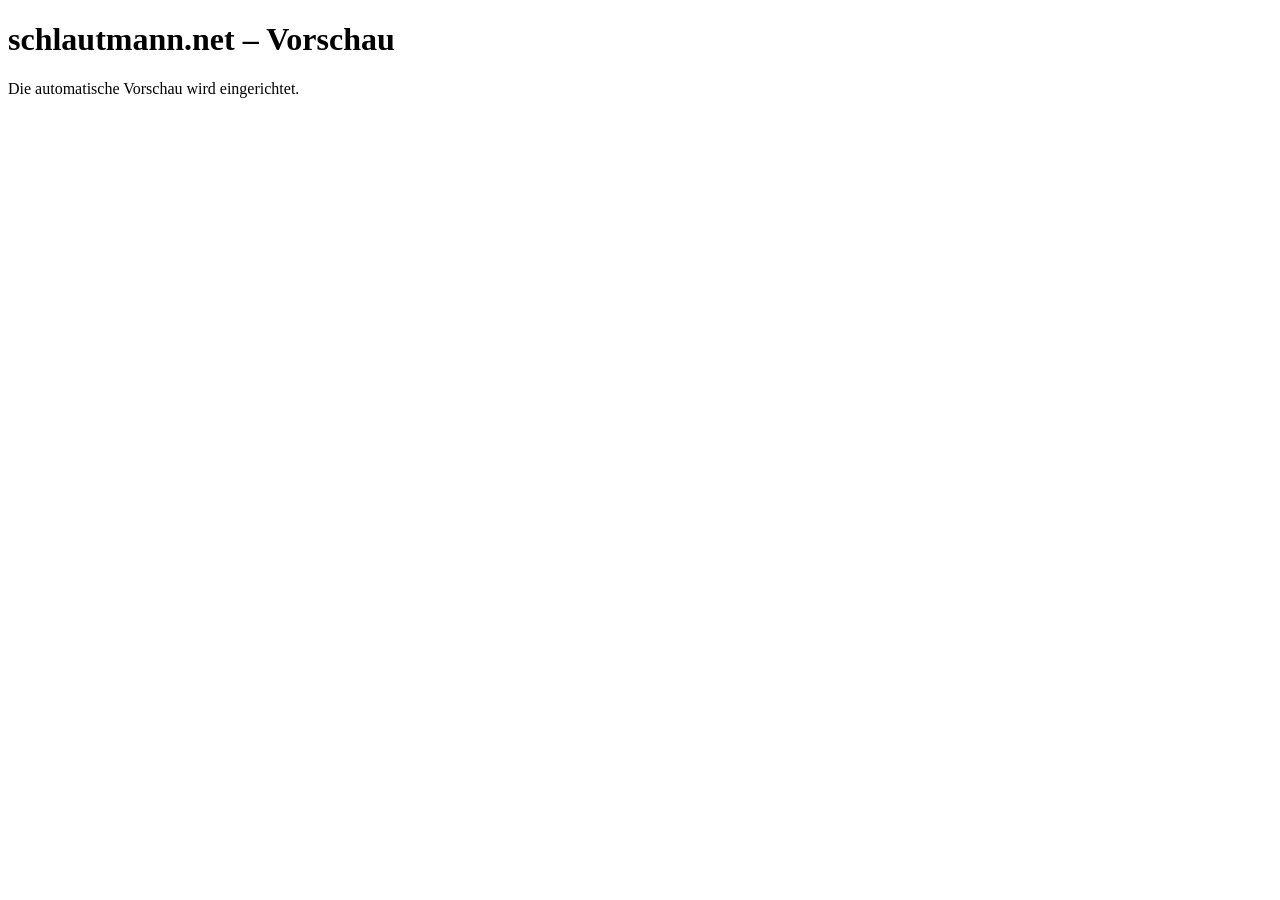
==== index.html @ 3579a6a1 "Initialize preview site" ====
<!doctype html>
<html lang="de">
<head>
  <meta charset="utf-8">
  <meta name="viewport" content="width=device-width,initial-scale=1">
  <meta name="robots" content="noindex,nofollow,noarchive">
  <title>schlautmann.net – Vorschau</title>
</head>
<body>
  <main>
    <h1>schlautmann.net – Vorschau</h1>
    <p>Die automatische Vorschau wird eingerichtet.</p>
  </main>
</body>
</html>
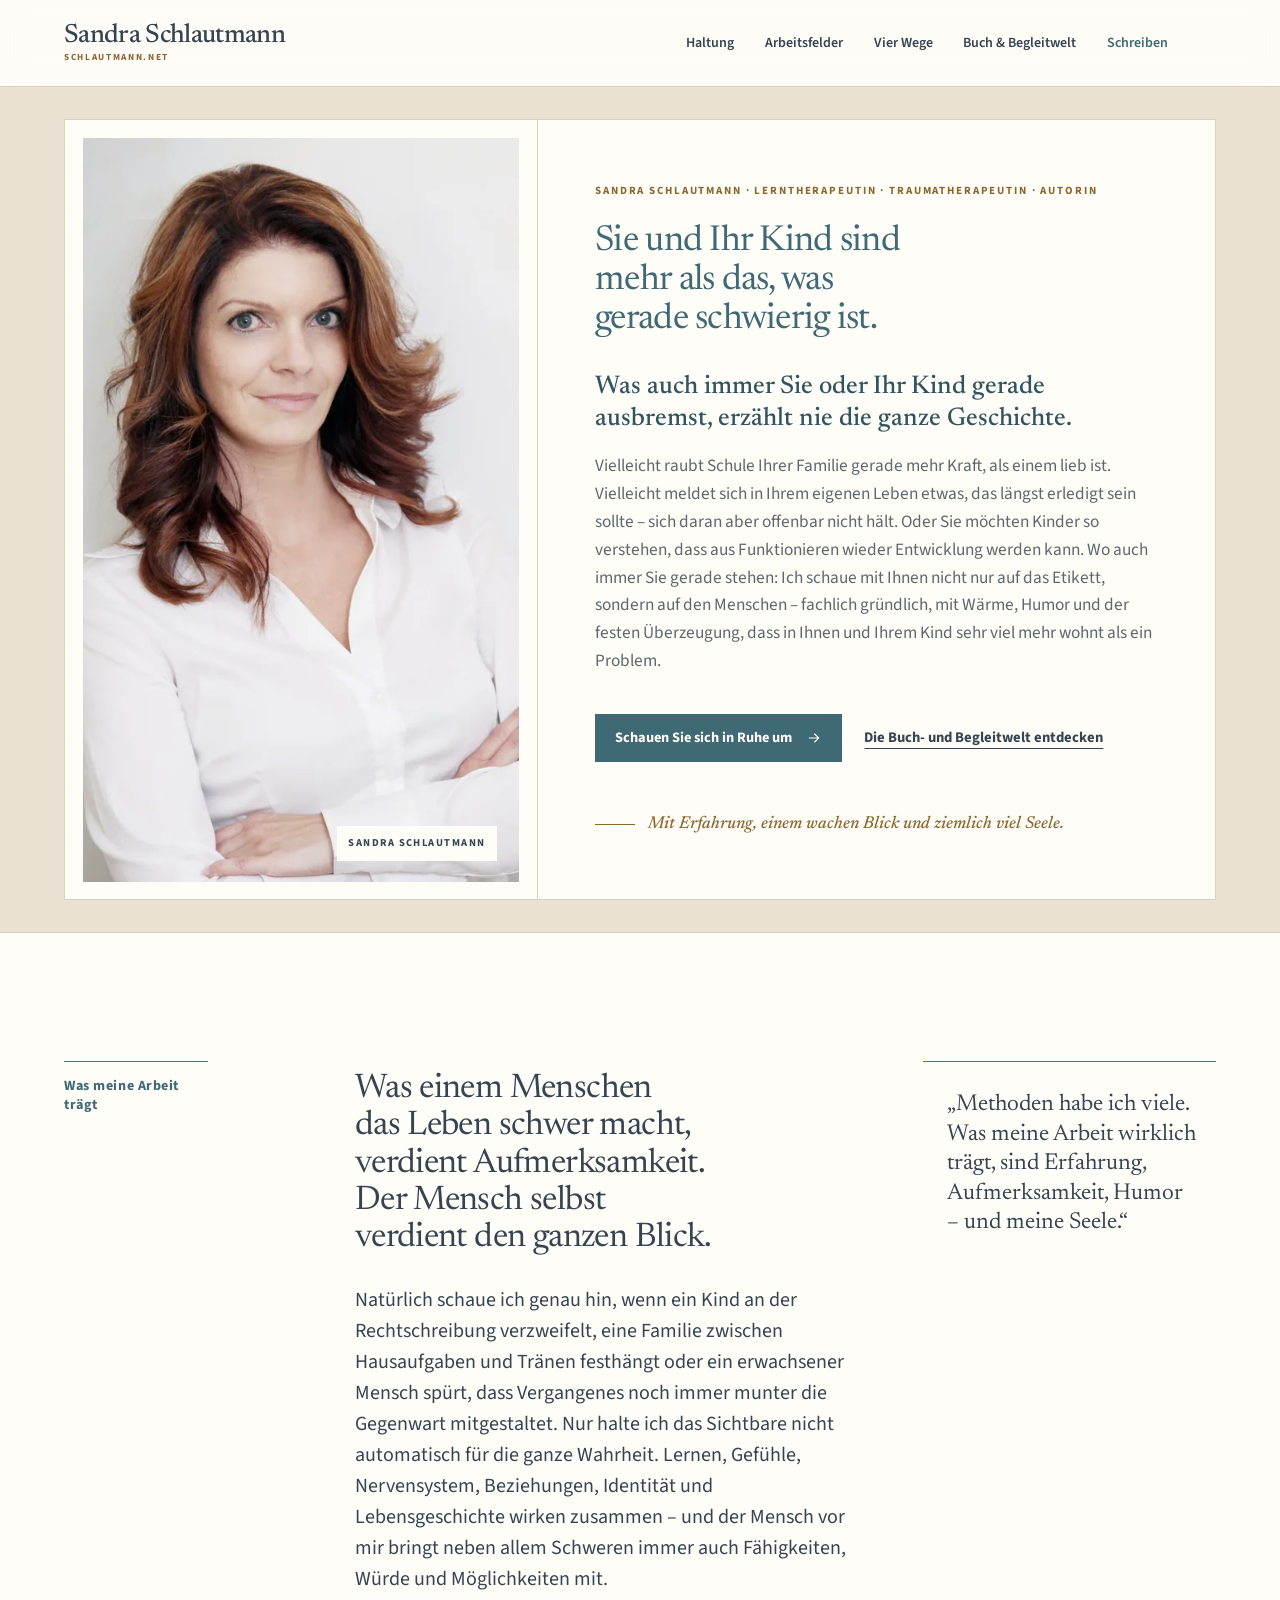
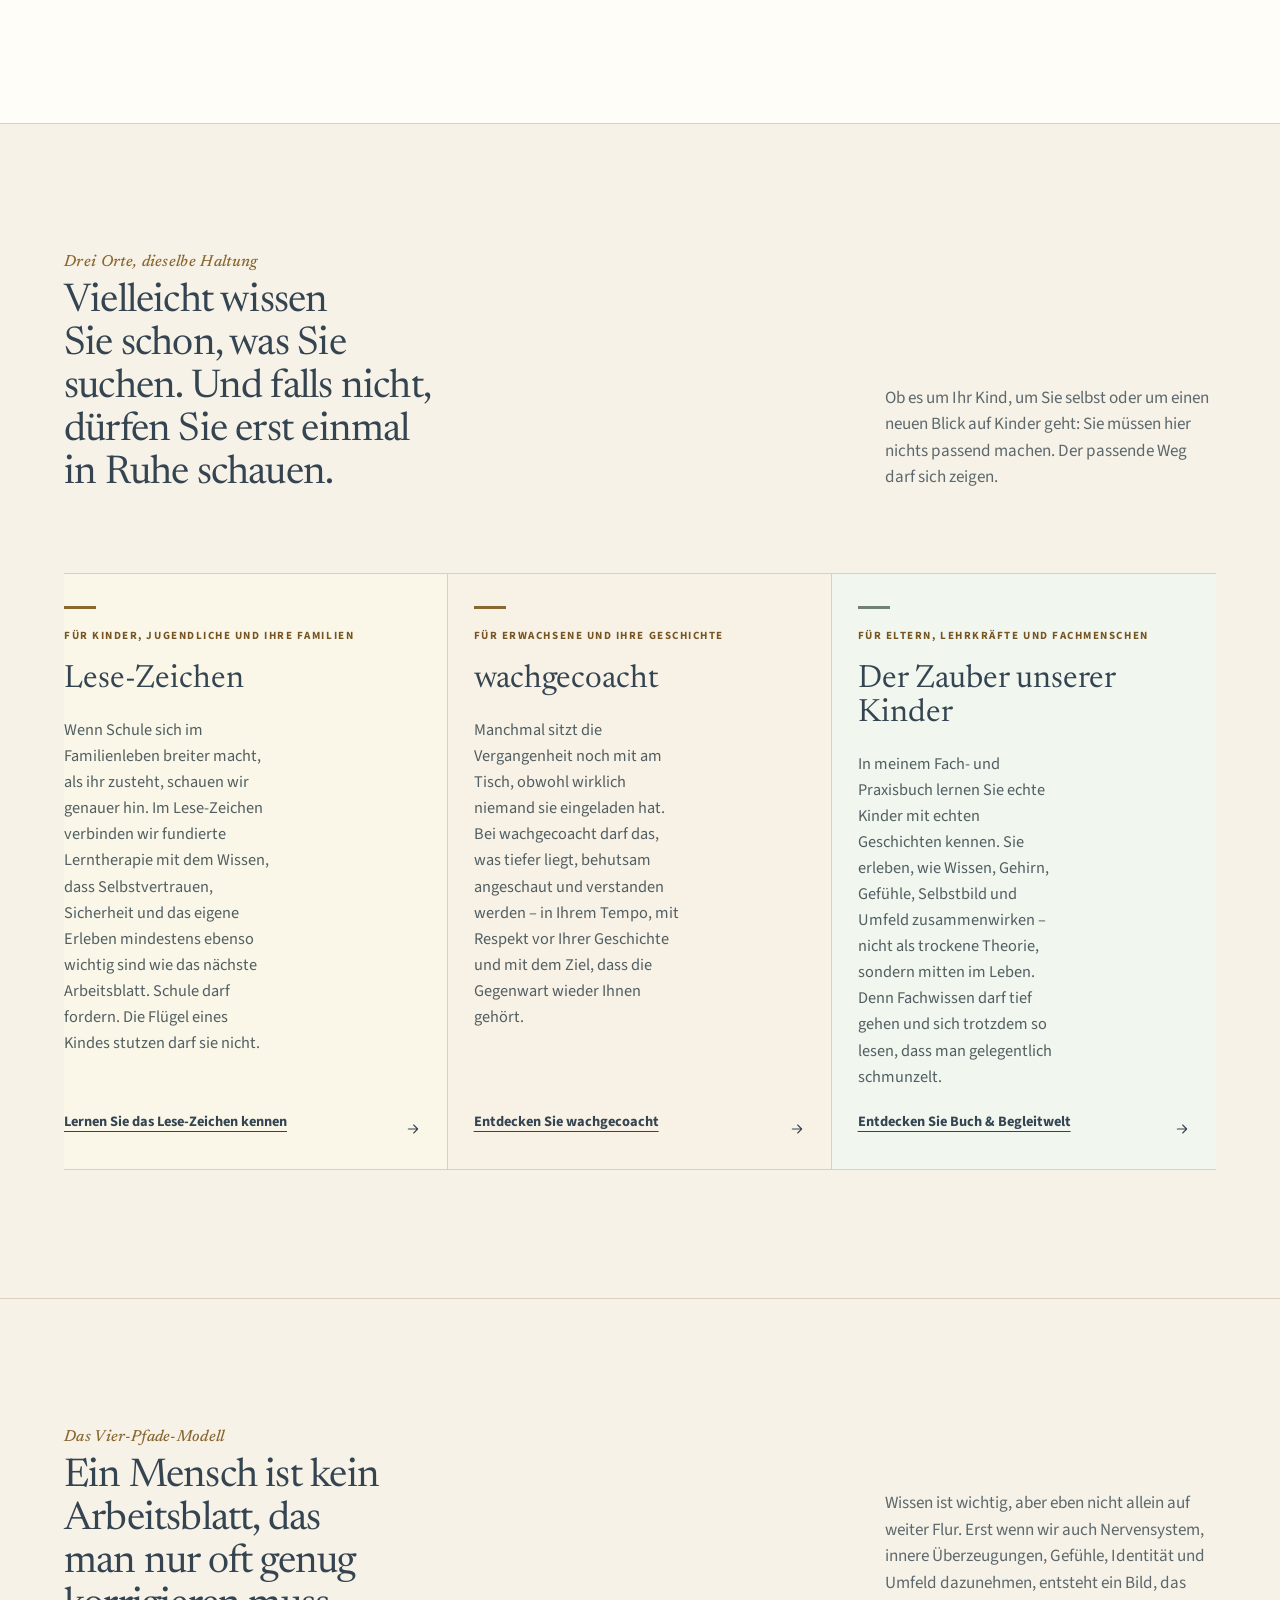
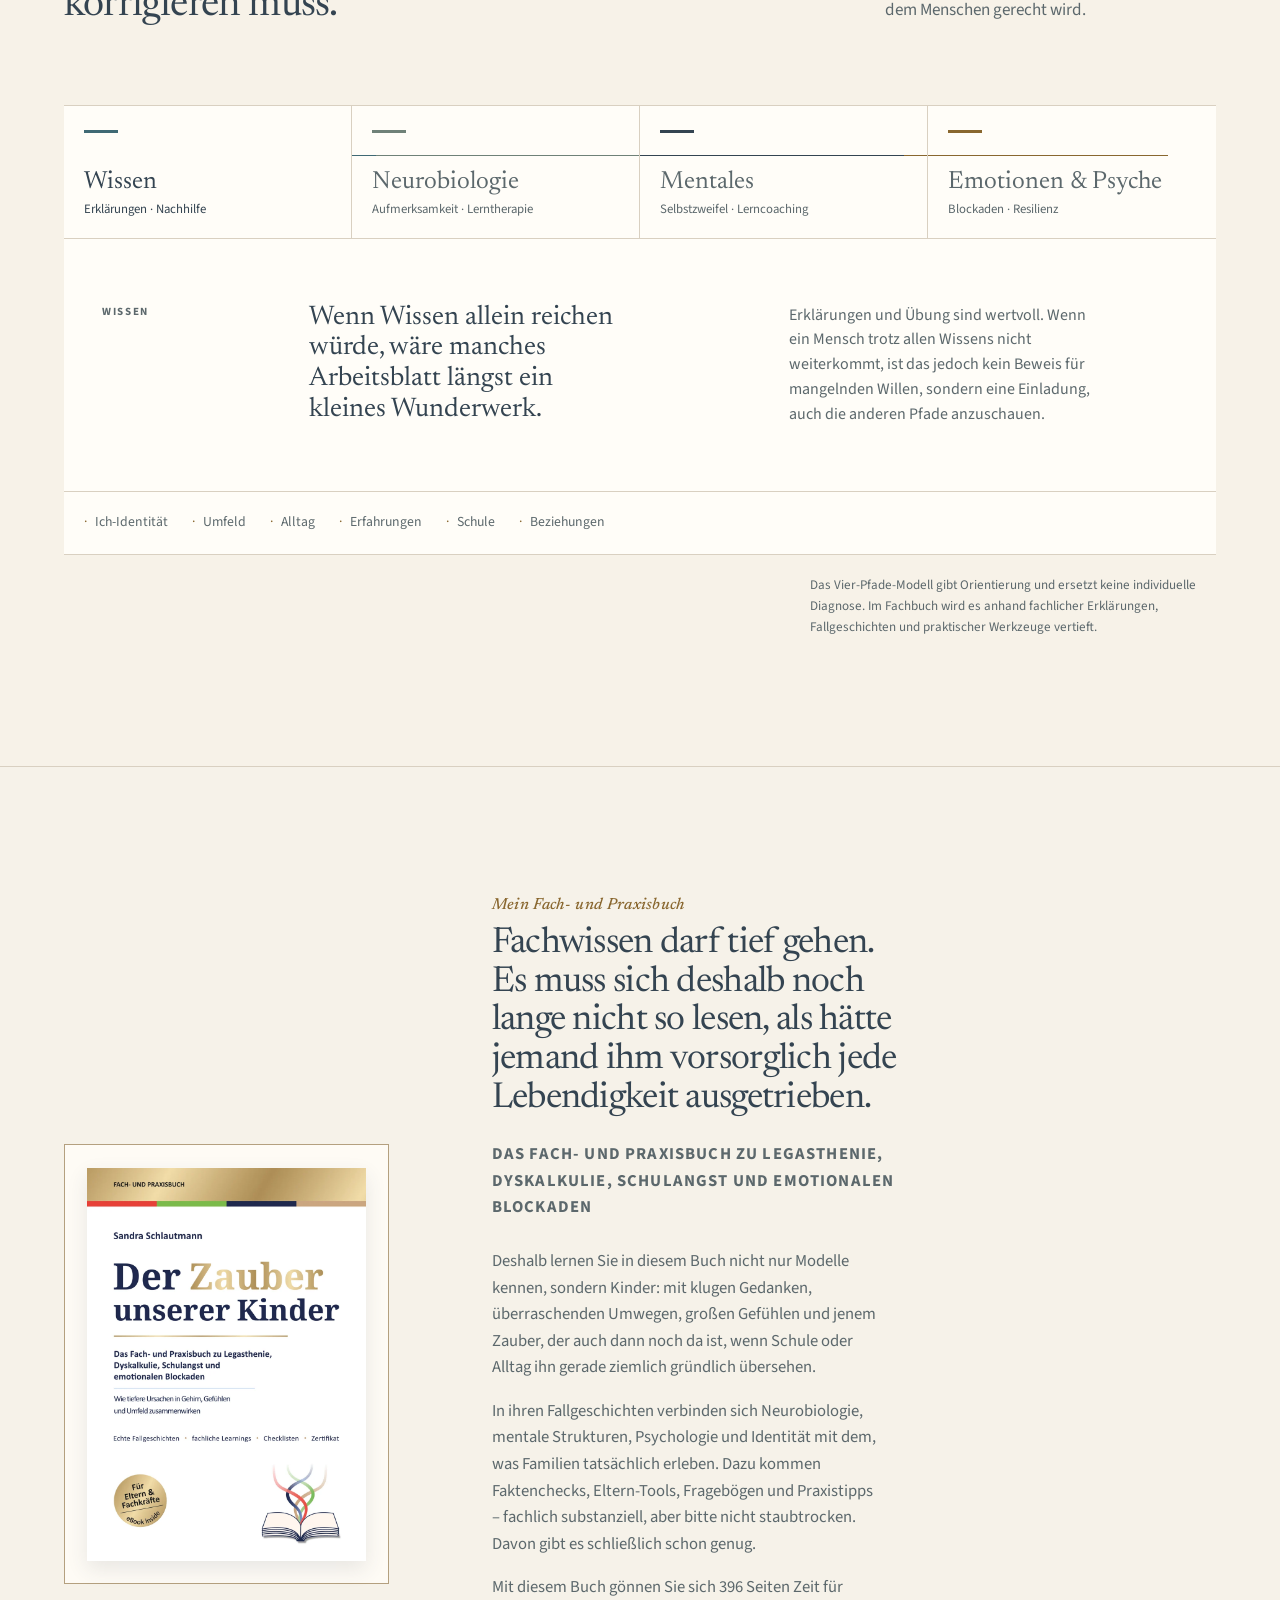
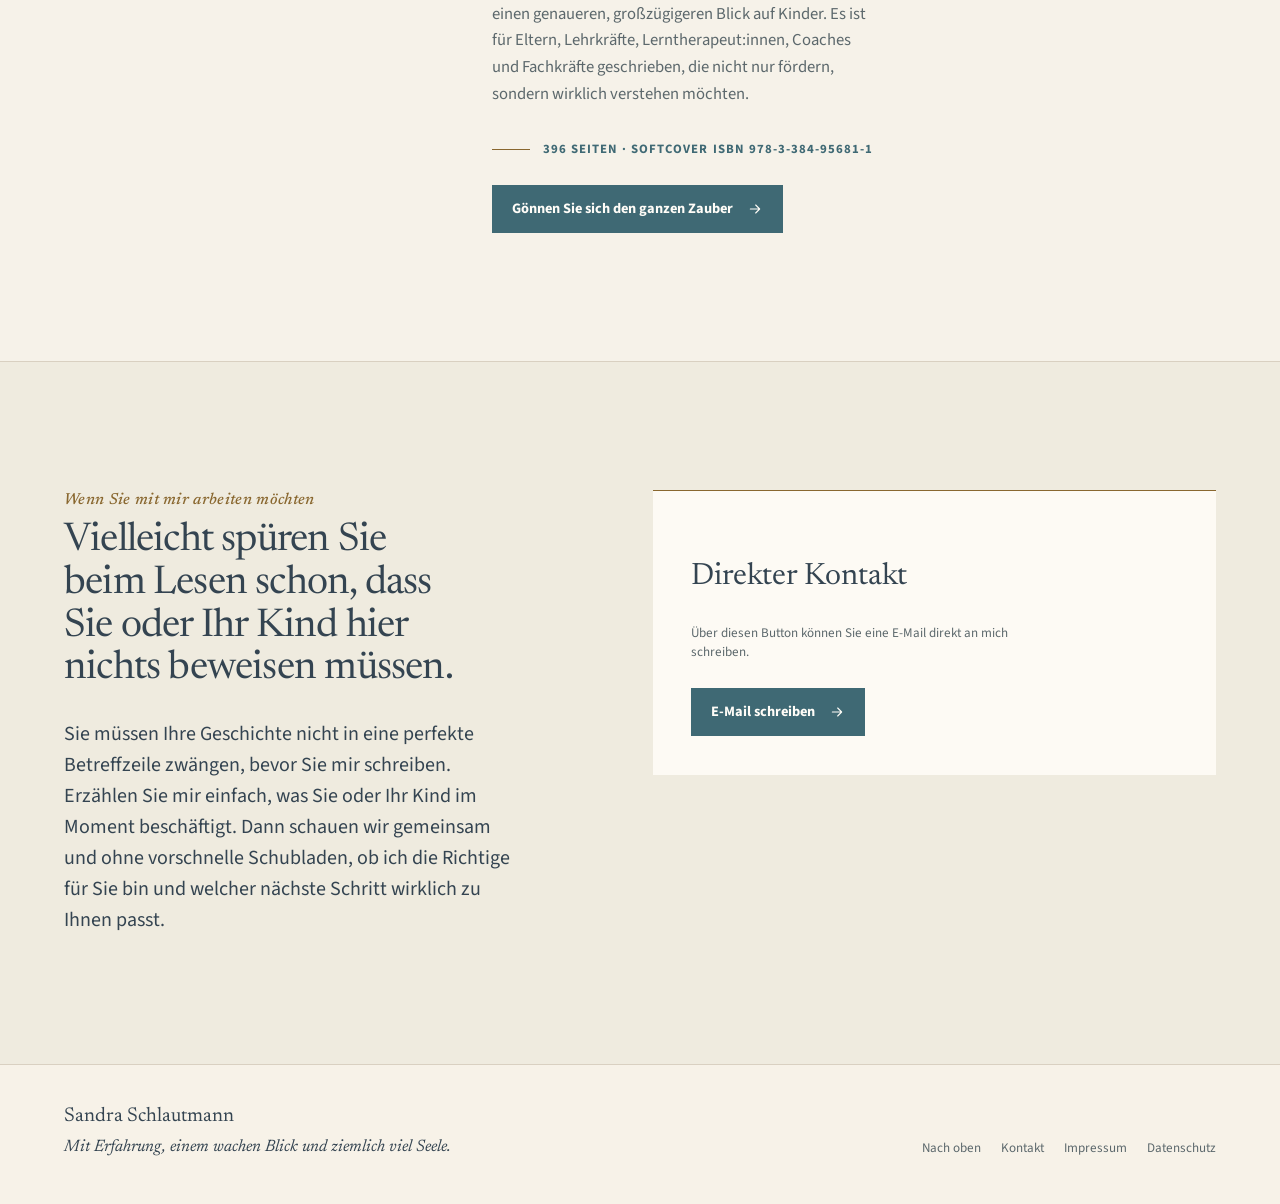
==== commit b5bd1ec8: "Preview from develop 1e8c1bb" ====
--- a/index.html
+++ b/index.html
@@ -1,15 +1,218 @@
-<!doctype html>
+<!DOCTYPE html>
 <html lang="de">
-<head>
-  <meta charset="utf-8">
-  <meta name="viewport" content="width=device-width,initial-scale=1">
-  <meta name="robots" content="noindex,nofollow,noarchive">
-  <title>schlautmann.net – Vorschau</title>
-</head>
-<body>
-  <main>
-    <h1>schlautmann.net – Vorschau</h1>
-    <p>Die automatische Vorschau wird eingerichtet.</p>
-  </main>
-</body>
-</html>
+  <head>
+    <meta name="robots" content="noindex,nofollow,noarchive">
+    <meta charset="utf-8">
+    <meta name="viewport" content="width=device-width, initial-scale=1">
+    <meta name="description" content="Sandra Schlautmann begleitet Kinder, Familien und Erwachsene mit Lerntherapie, Traumatherapie und ihrem Fachbuch Der Zauber unserer Kinder samt Begleitwelt – fachlich tief, menschlich und mit Humor.">
+    <meta name="theme-color" content="#f7f2e8">
+    <title>Mehr als das, was gerade schwierig ist · Sandra Schlautmann</title>
+    <link rel="icon" href="data:image/svg+xml,%3Csvg xmlns='http://www.w3.org/2000/svg' viewBox='0 0 64 64'%3E%3Crect width='64' height='64' fill='%23f7f2e8'/%3E%3Ctext x='32' y='43' text-anchor='middle' font-family='Georgia,serif' font-size='38' fill='%23344551'%3ES%3C/text%3E%3C/svg%3E">
+    <link rel="stylesheet" href="styles.css">
+  </head>
+  <body>
+    <a class="skip-link" href="#main-content">Zum Inhalt springen</a>
+
+    <header class="site-header" data-header>
+      <div class="container header-inner">
+        <a class="wordmark" href="#top" aria-label="Sandra Schlautmann, Startseite">
+          <span class="wordmark-name">Sandra Schlautmann</span>
+          <span class="wordmark-domain">schlautmann.net</span>
+        </a>
+
+        <nav class="site-nav" id="primary-navigation" data-nav aria-label="Hauptnavigation">
+          <a href="#haltung">Haltung</a>
+          <a href="#arbeitsfelder">Arbeitsfelder</a>
+          <a href="#pfade">Vier Wege</a>
+          <a href="zauber/">Buch &amp; Begleitwelt</a>
+          <a class="nav-contact" href="#kontakt">Schreiben</a>
+        </nav>
+
+        <div class="header-tools">
+          <button class="menu-toggle" type="button" data-menu-toggle aria-expanded="false" aria-controls="primary-navigation" aria-label="Menü öffnen">
+            <svg class="icon icon-menu" aria-hidden="true" viewBox="0 0 24 24" fill="none"><path d="M4 7h16M4 12h16M4 17h16"/></svg>
+          </button>
+        </div>
+      </div>
+    </header>
+
+    <main id="main-content">
+      <section class="hero" id="top" aria-labelledby="hero-title">
+        <div class="container hero-grid">
+          <figure class="hero-portrait">
+            <img src="assets/sandra-editorial.webp" width="1526" height="900" alt="Sandra Schlautmann im editorialen Portrait" fetchpriority="high">
+            <figcaption>Sandra Schlautmann</figcaption>
+          </figure>
+          <div class="hero-copy">
+            <p class="hero-context">Sandra Schlautmann · Lerntherapeutin · Traumatherapeutin · Autorin</p>
+            <h1 id="hero-title">Sie und Ihr Kind sind mehr als das, was gerade schwierig ist.</h1>
+            <p class="hero-thesis">Was auch immer Sie oder Ihr Kind gerade ausbremst, erzählt nie die ganze Geschichte.</p>
+            <p class="hero-lead">Vielleicht raubt Schule Ihrer Familie gerade mehr Kraft, als einem lieb ist. Vielleicht meldet sich in Ihrem eigenen Leben etwas, das längst erledigt sein sollte – sich daran aber offenbar nicht hält. Oder Sie möchten Kinder so verstehen, dass aus Funktionieren wieder Entwicklung werden kann. Wo auch immer Sie gerade stehen: Ich schaue mit Ihnen nicht nur auf das Etikett, sondern auf den Menschen – fachlich gründlich, mit Wärme, Humor und der festen Überzeugung, dass in Ihnen und Ihrem Kind sehr viel mehr wohnt als ein Problem.</p>
+            <div class="hero-actions">
+              <a class="button button-primary" href="#arbeitsfelder">Schauen Sie sich in Ruhe um <svg class="icon icon-arrow" aria-hidden="true" viewBox="0 0 24 24" fill="none"><path d="M5 12h13M13 6l6 6-6 6"/></svg></a>
+              <a class="text-link" href="zauber/">Die Buch- und Begleitwelt entdecken</a>
+            </div>
+            <div class="hero-signature">
+              <span class="signature-line"></span>
+              <span>Mit Erfahrung, einem wachen Blick und ziemlich viel Seele.</span>
+            </div>
+          </div>
+        </div>
+      </section>
+
+      <section class="stance section-rule" id="haltung" aria-labelledby="stance-title">
+        <div class="container stance-grid">
+          <div class="section-label">Was meine Arbeit trägt</div>
+          <div class="stance-copy">
+            <h2 id="stance-title">Was einem Menschen das Leben schwer macht, verdient Aufmerksamkeit. Der Mensch selbst verdient den ganzen Blick.</h2>
+            <p class="lead-copy">Natürlich schaue ich genau hin, wenn ein Kind an der Rechtschreibung verzweifelt, eine Familie zwischen Hausaufgaben und Tränen festhängt oder ein erwachsener Mensch spürt, dass Vergangenes noch immer munter die Gegenwart mitgestaltet. Nur halte ich das Sichtbare nicht automatisch für die ganze Wahrheit. Lernen, Gefühle, Nervensystem, Beziehungen, Identität und Lebensgeschichte wirken zusammen – und der Mensch vor mir bringt neben allem Schweren immer auch Fähigkeiten, Würde und Möglichkeiten mit.</p>
+          </div>
+          <blockquote class="pullquote">„Methoden habe ich viele. Was meine Arbeit wirklich trägt, sind Erfahrung, Aufmerksamkeit, Humor – und meine Seele.“</blockquote>
+        </div>
+      </section>
+
+      <section class="fields section-rule" id="arbeitsfelder" aria-labelledby="fields-title">
+        <div class="container">
+          <div class="section-heading split-heading">
+            <div>
+              <p class="section-label">Drei Orte, dieselbe Haltung</p>
+              <h2 id="fields-title">Vielleicht wissen Sie schon, was Sie suchen. Und falls nicht, dürfen Sie erst einmal in Ruhe schauen.</h2>
+            </div>
+            <p>Ob es um Ihr Kind, um Sie selbst oder um einen neuen Blick auf Kinder geht: Sie müssen hier nichts passend machen. Der passende Weg darf sich zeigen.</p>
+          </div>
+
+          <div class="field-list field-list--columns">
+              <a class="field-row" href="https://lese-zeichen.com/">
+                <span class="field-mark field-mark-yellow" aria-hidden="true"></span>
+                <span class="field-phase">Für Kinder, Jugendliche und ihre Familien</span>
+                <span class="field-name">Lese-Zeichen</span>
+                <span class="field-description">Wenn Schule sich im Familienleben breiter macht, als ihr zusteht, schauen wir genauer hin. Im Lese-Zeichen verbinden wir fundierte Lerntherapie mit dem Wissen, dass Selbstvertrauen, Sicherheit und das eigene Erleben mindestens ebenso wichtig sind wie das nächste Arbeitsblatt. Schule darf fordern. Die Flügel eines Kindes stutzen darf sie nicht.</span>
+                <span class="field-cta">Lernen Sie das Lese-Zeichen kennen</span>
+                <svg class="icon icon-arrow field-arrow" aria-hidden="true" viewBox="0 0 24 24" fill="none"><path d="M5 12h13M13 6l6 6-6 6"/></svg>
+              </a>
+              <a class="field-row" href="https://wachgecoacht.de/">
+                <span class="field-mark field-mark-gold" aria-hidden="true"></span>
+                <span class="field-phase">Für Erwachsene und ihre Geschichte</span>
+                <span class="field-name">wachgecoacht</span>
+                <span class="field-description">Manchmal sitzt die Vergangenheit noch mit am Tisch, obwohl wirklich niemand sie eingeladen hat. Bei wachgecoacht darf das, was tiefer liegt, behutsam angeschaut und verstanden werden – in Ihrem Tempo, mit Respekt vor Ihrer Geschichte und mit dem Ziel, dass die Gegenwart wieder Ihnen gehört.</span>
+                <span class="field-cta">Entdecken Sie wachgecoacht</span>
+                <svg class="icon icon-arrow field-arrow" aria-hidden="true" viewBox="0 0 24 24" fill="none"><path d="M5 12h13M13 6l6 6-6 6"/></svg>
+              </a>
+              <a class="field-row" href="zauber/">
+                <span class="field-mark field-mark-green" aria-hidden="true"></span>
+                <span class="field-phase">Für Eltern, Lehrkräfte und Fachmenschen</span>
+                <span class="field-name">Der Zauber unserer Kinder</span>
+                <span class="field-description">In meinem Fach- und Praxisbuch lernen Sie echte Kinder mit echten Geschichten kennen. Sie erleben, wie Wissen, Gehirn, Gefühle, Selbstbild und Umfeld zusammenwirken – nicht als trockene Theorie, sondern mitten im Leben. Denn Fachwissen darf tief gehen und sich trotzdem so lesen, dass man gelegentlich schmunzelt.</span>
+                <span class="field-cta">Entdecken Sie Buch &amp; Begleitwelt</span>
+                <svg class="icon icon-arrow field-arrow" aria-hidden="true" viewBox="0 0 24 24" fill="none"><path d="M5 12h13M13 6l6 6-6 6"/></svg>
+              </a>
+          </div>
+        </div>
+      </section>
+
+      <section class="paths section-rule" id="pfade" aria-labelledby="paths-title">
+        <div class="container">
+          <div class="section-heading paths-heading">
+            <div>
+              <p class="section-label">Das Vier-Pfade-Modell</p>
+              <h2 id="paths-title">Ein Mensch ist kein Arbeitsblatt, das man nur oft genug korrigieren muss.</h2>
+            </div>
+            <p>Wissen ist wichtig, aber eben nicht allein auf weiter Flur. Erst wenn wir auch Nervensystem, innere Überzeugungen, Gefühle, Identität und Umfeld dazunehmen, entsteht ein Bild, das dem Menschen gerecht wird.</p>
+          </div>
+
+          <div class="path-map" data-path-map>
+            <div class="path-rail" aria-hidden="true"><span></span><span></span><span></span><span></span></div>
+            <div class="path-tabs" role="tablist" aria-label="Vier fachliche Perspektiven">
+              <button class="path-tab is-active" id="tab-wissen" type="button" role="tab" aria-selected="true" aria-controls="panel-wissen" data-path="wissen"><span>Wissen</span><small>Erklärungen · Nachhilfe</small></button>
+              <button class="path-tab" id="tab-neurobiologie" type="button" role="tab" aria-selected="false" aria-controls="panel-neurobiologie" data-path="neurobiologie" tabindex="-1"><span>Neurobiologie</span><small>Aufmerksamkeit · Lerntherapie</small></button>
+              <button class="path-tab" id="tab-mentales" type="button" role="tab" aria-selected="false" aria-controls="panel-mentales" data-path="mentales" tabindex="-1"><span>Mentales</span><small>Selbstzweifel · Lerncoaching</small></button>
+              <button class="path-tab" id="tab-emotionen" type="button" role="tab" aria-selected="false" aria-controls="panel-emotionen" data-path="emotionen" tabindex="-1"><span>Emotionen &amp; Psyche</span><small>Blockaden · Resilienz</small></button>
+            </div>
+
+            <div class="path-panels">
+              <div class="path-panel is-active" id="panel-wissen" role="tabpanel" aria-labelledby="tab-wissen" data-panel="wissen">
+                <div class="panel-kicker">Wissen</div>
+                <h3>Wenn Wissen allein reichen würde, wäre manches Arbeitsblatt längst ein kleines Wunderwerk.</h3>
+                <p>Erklärungen und Übung sind wertvoll. Wenn ein Mensch trotz allen Wissens nicht weiterkommt, ist das jedoch kein Beweis für mangelnden Willen, sondern eine Einladung, auch die anderen Pfade anzuschauen.</p>
+              </div>
+              <div class="path-panel" id="panel-neurobiologie" role="tabpanel" aria-labelledby="tab-neurobiologie" data-panel="neurobiologie" hidden>
+                <div class="panel-kicker">Neurobiologie</div>
+                <h3>Ein Gehirn lernt am liebsten dann, wenn es nicht gerade mit Überleben beschäftigt ist.</h3>
+                <p>Aufmerksamkeit, Wahrnehmung und das Gefühl von Sicherheit entscheiden mit, was ein Mensch aufnehmen und umsetzen kann. Ein Nervensystem lässt sich nun einmal nur begrenzt mit „Konzentrier dich gefälligst!“ beeindrucken.</p>
+              </div>
+              <div class="path-panel" id="panel-mentales" role="tabpanel" aria-labelledby="tab-mentales" data-panel="mentales" hidden>
+                <div class="panel-kicker">Mentales</div>
+                <h3>Manche Handbremse sitzt nicht am Wissen, sondern mitten im eigenen Denken.</h3>
+                <p>Selbstzweifel, Erwartungen und frühere Erfahrungen prägen, was wir uns zutrauen. Werden diese inneren Sätze sichtbar, können aus „Das schaffe ich nie“ wieder Möglichkeiten werden, die vorher schlicht keinen Platz hatten.</p>
+              </div>
+              <div class="path-panel" id="panel-emotionen" role="tabpanel" aria-labelledby="tab-emotionen" data-panel="emotionen" hidden>
+                <div class="panel-kicker">Emotionen &amp; Psyche</div>
+                <h3>Gefühle tauchen selten auf, nur um uns den Tag ein wenig komplizierter zu machen.</h3>
+                <p>Angst, Rückzug oder innere Unruhe erzählen von Erfahrungen, Beziehungen und Bedürfnissen. Wir müssen nicht jedes Gefühl zum Chef erklären – aber zuhören sollten wir ihm schon.</p>
+              </div>
+            </div>
+
+            <div class="path-context" role="group" aria-label="Umgebende Zusammenhänge">
+              <span>Ich-Identität</span><span>Umfeld</span><span>Alltag</span><span>Erfahrungen</span><span>Schule</span><span>Beziehungen</span>
+            </div>
+          </div>
+          <p class="path-note">Das Vier-Pfade-Modell gibt Orientierung und ersetzt keine individuelle Diagnose. Im Fachbuch wird es anhand fachlicher Erklärungen, Fallgeschichten und praktischer Werkzeuge vertieft.</p>
+        </div>
+      </section>
+
+      <section class="book section-rule" id="buch" aria-labelledby="book-title">
+        <div class="container book-grid">
+          <figure class="book-cover">
+            <img src="assets/buchcover-vorderseite.webp" width="900" height="1270" alt="Buchcover: Der Zauber unserer Kinder">
+          </figure>
+          <div class="book-copy">
+            <p class="section-label">Mein Fach- und Praxisbuch</p>
+            <h2 id="book-title">Fachwissen darf tief gehen. Es muss sich deshalb noch lange nicht so lesen, als hätte jemand ihm vorsorglich jede Lebendigkeit ausgetrieben.</h2>
+            <p class="book-subtitle">Das Fach- und Praxisbuch zu Legasthenie, Dyskalkulie, Schulangst und emotionalen Blockaden</p>
+            <p class="lead-copy">Deshalb lernen Sie in diesem Buch nicht nur Modelle kennen, sondern Kinder: mit klugen Gedanken, überraschenden Umwegen, großen Gefühlen und jenem Zauber, der auch dann noch da ist, wenn Schule oder Alltag ihn gerade ziemlich gründlich übersehen.</p>
+            
+            <p>In ihren Fallgeschichten verbinden sich Neurobiologie, mentale Strukturen, Psychologie und Identität mit dem, was Familien tatsächlich erleben. Dazu kommen Faktenchecks, Eltern-Tools, Fragebögen und Praxistipps – fachlich substanziell, aber bitte nicht staubtrocken. Davon gibt es schließlich schon genug.</p>
+            <p>Mit diesem Buch gönnen Sie sich 396 Seiten Zeit für einen genaueren, großzügigeren Blick auf Kinder. Es ist für Eltern, Lehrkräfte, Lerntherapeut:innen, Coaches und Fachkräfte geschrieben, die nicht nur fördern, sondern wirklich verstehen möchten.</p>
+            <div class="book-meta">
+              <span class="book-meta-line"></span>
+              <span>396 Seiten · Softcover ISBN 978-3-384-95681-1</span>
+            </div>
+            <a class="button button-primary" href="https://shop.tredition.com/booktitle/der-zauber-unserer-kinder/W-691-632-919">Gönnen Sie sich den ganzen Zauber <svg class="icon icon-arrow" aria-hidden="true" viewBox="0 0 24 24" fill="none"><path d="M5 12h13M13 6l6 6-6 6"/></svg></a>
+          </div>
+        </div>
+      </section>
+
+      <section class="contact section-rule" id="kontakt" aria-labelledby="contact-title">
+        <div class="container contact-grid">
+          <div>
+            <p class="section-label">Wenn Sie mit mir arbeiten möchten</p>
+            <h2 id="contact-title">Vielleicht spüren Sie beim Lesen schon, dass Sie oder Ihr Kind hier nichts beweisen müssen.</h2>
+            <p class="lead-copy">Sie müssen Ihre Geschichte nicht in eine perfekte Betreffzeile zwängen, bevor Sie mir schreiben. Erzählen Sie mir einfach, was Sie oder Ihr Kind im Moment beschäftigt. Dann schauen wir gemeinsam und ohne vorschnelle Schubladen, ob ich die Richtige für Sie bin und welcher nächste Schritt wirklich zu Ihnen passt.</p>
+          </div>
+          <div class="contact-form" role="region" aria-labelledby="contact-form-title">
+            <h3 id="contact-form-title">Direkter Kontakt</h3>
+            <p class="form-note">Über diesen Button können Sie eine E-Mail direkt an mich schreiben.</p>
+            <a class="button button-primary" href="mailto:sandra@schlautmann.net?subject=Kontakt%20%C3%BCber%20Webseite">E-Mail schreiben <svg class="icon icon-arrow" aria-hidden="true" viewBox="0 0 24 24" fill="none"><path d="M5 12h13M13 6l6 6-6 6"/></svg></a>
+          </div>
+        </div>
+      </section>
+    </main>
+
+    <footer class="site-footer">
+      <div class="container footer-inner">
+        <div>
+          <span class="footer-wordmark">Sandra Schlautmann</span>
+          <span class="footer-note">Mit Erfahrung, einem wachen Blick und ziemlich viel Seele.</span>
+        </div>
+        <nav aria-label="Fußnavigation" class="footer-nav">
+          <a href="#top">Nach oben</a>
+          <a href="#kontakt">Kontakt</a>
+          <a href="impressum.html">Impressum</a>
+          <a href="datenschutz.html">Datenschutz</a>
+        </nav>
+      </div>
+    </footer>
+
+    <script type="module" src="script.js"></script>
+  </body>
+</html>
--- a/styles.css
+++ b/styles.css
@@ -0,0 +1,5039 @@
+@import url("colors_and_type.css");
+
+:root {
+  --display: var(--font-display);
+  --body: var(--font-body);
+  --content-width: min(var(--content-max), calc(100% - 2 * clamp(1.25rem, 5vw, 5rem)));
+  --section-space: clamp(4.5rem, 10vw, 9rem);
+  --hairline: 1px solid var(--border);
+  --reading-width: 68ch;
+  --focus: var(--focus-ring);
+}
+
+html {
+  scroll-behavior: smooth;
+  scroll-padding-top: 6rem;
+  background: var(--bg);
+}
+
+body {
+  min-width: 320px;
+  background: var(--bg);
+  color: var(--fg);
+  overflow-x: hidden;
+  -webkit-font-smoothing: antialiased;
+}
+
+::selection {
+  background: var(--accent);
+  color: var(--on-accent);
+}
+
+img {
+  max-width: 100%;
+}
+
+button,
+a,
+input,
+textarea {
+  -webkit-tap-highlight-color: transparent;
+}
+
+button {
+  cursor: pointer;
+}
+
+.container {
+  width: var(--content-width);
+  margin-inline: auto;
+}
+
+.skip-link {
+  position: fixed;
+  z-index: 100;
+  top: 0.75rem;
+  left: 1rem;
+  padding: 0.7rem 1rem;
+  background: var(--fg);
+  color: var(--bg);
+  font-weight: 700;
+  transform: translateY(-150%);
+  transition: transform var(--transition-fast);
+}
+
+.skip-link:focus {
+  transform: translateY(0);
+}
+
+.icon {
+  display: inline-block;
+  width: 1.15rem;
+  height: 1.15rem;
+  fill: none;
+  stroke: currentColor;
+  stroke-linecap: round;
+  stroke-linejoin: round;
+  stroke-width: 1.6;
+  flex: 0 0 auto;
+}
+
+.icon-arrow {
+  width: 1rem;
+  height: 1rem;
+  transition: transform var(--transition-fast);
+}
+
+.section-rule {
+  border-top: var(--hairline);
+}
+
+.site-header {
+  position: sticky;
+  z-index: 20;
+  top: 0;
+  background: color-mix(in oklch, var(--bg) 94%, transparent);
+  border-bottom: var(--hairline);
+  backdrop-filter: blur(14px);
+}
+
+.header-inner {
+  min-height: 5.1rem;
+  display: flex;
+  align-items: center;
+  gap: clamp(1.2rem, 4vw, 3rem);
+}
+
+.wordmark {
+  display: inline-flex;
+  flex-direction: column;
+  gap: 0.22rem;
+  color: var(--fg);
+  text-decoration: none;
+  line-height: 1;
+  margin-right: auto;
+}
+
+.wordmark-name {
+  font-family: var(--display);
+  font-size: clamp(1.25rem, 2.2vw, 1.65rem);
+  font-weight: 500;
+  letter-spacing: -0.025em;
+}
+
+.wordmark-domain {
+  color: var(--gold);
+  font-size: 0.58rem;
+  font-weight: 700;
+  letter-spacing: 0.18em;
+  text-transform: uppercase;
+}
+
+.site-nav {
+  display: flex;
+  align-items: center;
+  gap: clamp(1rem, 2.4vw, 2rem);
+  font-size: 0.875rem;
+  font-weight: 600;
+}
+
+.site-nav a,
+.footer-nav a {
+  color: inherit;
+  text-decoration: none;
+  text-underline-offset: 0.3em;
+}
+
+.site-nav a:not(.nav-contact):hover,
+.site-nav a:not(.nav-contact):focus-visible,
+.footer-nav a:hover,
+.footer-nav a:focus-visible {
+  color: var(--accent);
+  text-decoration: underline;
+}
+
+.nav-contact {
+  color: var(--accent) !important;
+}
+
+.nav-contact:hover,
+.nav-contact:focus-visible {
+  text-decoration: underline;
+  text-underline-offset: 0.3em;
+}
+
+.header-tools {
+  display: flex;
+  align-items: center;
+  gap: 0.35rem;
+}
+
+.menu-toggle {
+  display: inline-flex;
+  min-width: 2.75rem;
+  min-height: 2.75rem;
+  align-items: center;
+  justify-content: center;
+  gap: 0.4rem;
+  border: 0;
+  background: transparent;
+  color: var(--muted);
+}
+
+.menu-toggle:hover,
+.menu-toggle:focus-visible {
+  color: var(--accent);
+}
+
+.menu-toggle {
+  display: none;
+}
+
+.hero {
+  position: relative;
+  overflow: hidden;
+}
+
+.hero-grid {
+  display: grid;
+  grid-template-columns: minmax(0, 0.95fr) minmax(20rem, 1.05fr);
+  min-height: min(48rem, calc(100vh - 5.1rem));
+  border-inline: var(--hairline);
+}
+
+.hero-copy {
+  display: flex;
+  flex-direction: column;
+  justify-content: center;
+  padding: clamp(3.5rem, 6vw, 6.5rem) clamp(2rem, 3.5vw, 3.5rem) clamp(3.5rem, 6vw, 5.5rem);
+  background: var(--surface);
+}
+
+.hero-context {
+  max-width: none;
+  margin: 0 0 1.6rem;
+  color: var(--accent);
+  font-size: var(--text-xs);
+  font-weight: 700;
+  letter-spacing: 0.17em;
+  line-height: 1.3;
+  text-transform: uppercase;
+}
+
+.hero h1 {
+  max-width: 11ch;
+  margin: 0;
+  color: var(--fg);
+  font-size: clamp(3.15rem, 5vw, 4.9rem);
+  line-height: 0.94;
+  letter-spacing: -0.045em;
+}
+
+.hero-lead {
+  max-width: 35rem;
+  margin: clamp(1.6rem, 3vw, 2.3rem) 0 0;
+  color: var(--muted);
+  font-size: clamp(1.08rem, 1.7vw, 1.27rem);
+  line-height: 1.5;
+}
+
+.hero-thesis {
+  max-width: 35rem;
+  margin: clamp(1.5rem, 2.5vw, 2rem) 0 0;
+  color: var(--accent-hover);
+  font-family: var(--display);
+  font-size: clamp(1.3rem, 2vw, 1.7rem);
+  font-weight: 500;
+  line-height: 1.25;
+}
+
+.hero-thesis + .hero-lead {
+  margin-top: 1rem;
+}
+
+.hero-actions {
+  display: flex;
+  flex-wrap: wrap;
+  align-items: center;
+  gap: 1.4rem;
+  margin-top: 2.4rem;
+}
+
+.button {
+  min-height: 3rem;
+  display: inline-flex;
+  align-items: center;
+  justify-content: center;
+  gap: 0.85rem;
+  padding: 0.72rem 1.2rem;
+  border: 1px solid transparent;
+  border-radius: var(--radius-none);
+  font-size: 0.9rem;
+  font-weight: 700;
+  line-height: 1.1;
+  text-decoration: none;
+  transition: background var(--transition-fast), border-color var(--transition-fast), color var(--transition-fast), transform var(--transition-fast);
+}
+
+.button-primary {
+  background: var(--accent);
+  color: var(--on-accent);
+}
+
+.button-primary:hover,
+.button-primary:focus-visible {
+  background: var(--accent-hover);
+  border-color: var(--accent-hover);
+}
+
+.button:hover .icon-arrow,
+.button:focus-visible .icon-arrow,
+.field-row:hover .icon-arrow,
+.field-row:focus-visible .icon-arrow {
+  transform: translateX(0.25rem);
+}
+
+.text-link {
+  color: var(--fg);
+  font-size: 0.92rem;
+  font-weight: 700;
+  text-underline-offset: 0.38em;
+  text-decoration-thickness: 1px;
+}
+
+.text-link:hover,
+.text-link:focus-visible {
+  color: var(--accent);
+  text-decoration-thickness: 2px;
+}
+
+.hero-signature {
+  display: flex;
+  align-items: center;
+  gap: 0.8rem;
+  margin-top: clamp(2.5rem, 4vw, 4rem);
+  color: var(--fg);
+  font-family: var(--display);
+  font-size: clamp(1.05rem, 1.35vw, 1.2rem);
+  font-style: italic;
+  font-weight: 500;
+  line-height: 1.3;
+}
+
+.signature-line {
+  display: inline-block;
+  width: 2.5rem;
+  height: 1px;
+  background: var(--gold);
+}
+
+.hero-portrait {
+  position: relative;
+  min-height: 34rem;
+  margin: 0;
+  overflow: hidden;
+  background: var(--color-ink);
+}
+
+.hero-portrait img {
+  position: absolute;
+  inset: 0;
+  width: 100%;
+  height: 100%;
+  display: block;
+  object-fit: cover;
+  /* Linke Originalkante bleibt sichtbar; Überstand wird rechts beschnitten. */
+  object-position: left center;
+  filter: saturate(0.84) contrast(0.98);
+}
+
+.hero-portrait::after {
+  position: absolute;
+  inset: 0;
+  content: "";
+  pointer-events: none;
+  background: linear-gradient(110deg, color-mix(in oklch, var(--color-ink) 11%, transparent), transparent 35%);
+}
+
+.hero-portrait figcaption {
+  position: absolute;
+  right: 1.35rem;
+  bottom: 1.3rem;
+  padding: 0.55rem 0.7rem;
+  background: var(--surface);
+  color: var(--fg);
+  font-size: 0.66rem;
+  font-weight: 700;
+  letter-spacing: 0.14em;
+  text-transform: uppercase;
+}
+
+.stance,
+.fields,
+.paths,
+.book,
+.contact {
+  padding-block: var(--section-space);
+}
+
+.stance-grid {
+  display: grid;
+  grid-template-columns: minmax(8rem, 0.75fr) minmax(0, 1.35fr) minmax(16rem, 0.9fr);
+  gap: clamp(2rem, 5vw, 5.5rem);
+  align-items: start;
+}
+
+.section-label {
+  max-width: none;
+  margin: 0;
+  color: var(--gold);
+  font-size: var(--text-xs);
+  font-weight: 700;
+  letter-spacing: 0.18em;
+  line-height: 1.25;
+  text-transform: uppercase;
+}
+
+.stance h2,
+.section-heading h2,
+.book h2,
+.contact h2 {
+  margin: 0.6rem 0 0;
+  color: var(--fg);
+  font-size: clamp(2.5rem, 5vw, 4.5rem);
+  line-height: 0.96;
+  letter-spacing: -0.045em;
+}
+
+h2 em {
+  font-weight: 400;
+}
+
+.lead-copy {
+  max-width: 42rem;
+  margin: 1.7rem 0 0;
+  color: var(--fg);
+  font-size: clamp(1.1rem, 1.7vw, 1.25rem);
+  line-height: 1.55;
+}
+
+.pullquote {
+  max-width: 22rem;
+  margin: 0;
+  padding: 0 0 0 1.5rem;
+  border-left: 1px solid var(--gold);
+  color: var(--fg);
+  font-family: var(--display);
+  font-size: clamp(1.55rem, 2.7vw, 2.15rem);
+  line-height: 1.18;
+}
+
+.split-heading,
+.paths-heading {
+  display: grid;
+  grid-template-columns: minmax(0, 1.15fr) minmax(18rem, 0.85fr);
+  gap: 3rem;
+  align-items: end;
+}
+
+.section-heading > p,
+.paths-heading > p {
+  max-width: 34ch;
+  justify-self: end;
+  margin: 0 0 0.3rem;
+  color: var(--muted);
+  font-size: 1.07rem;
+  line-height: 1.55;
+}
+
+.field-list {
+  margin-top: clamp(3rem, 6vw, 5.5rem);
+  border-top: var(--hairline);
+}
+
+.field-row {
+  display: grid;
+  grid-template-columns: 2.3rem minmax(13rem, 0.8fr) minmax(16rem, 1.25fr) 2rem;
+  gap: 1.5rem;
+  align-items: center;
+  min-height: 7.25rem;
+  border-bottom: var(--hairline);
+  color: var(--fg);
+  text-decoration: none;
+  transition: color var(--transition-fast), background var(--transition-fast), transform var(--transition-fast);
+}
+
+.field-row:hover,
+.field-row:focus-visible {
+  transform: translateX(0.35rem);
+  background: color-mix(in oklch, var(--surface) 70%, var(--bg));
+  color: var(--accent);
+}
+
+.field-mark {
+  width: 2rem;
+  height: 3px;
+}
+
+.field-mark-green { background: var(--path-neurobiologie); }
+.field-mark-yellow { background: var(--gold); }
+.field-mark-gold { background: var(--path-emotionen); }
+
+.field-name {
+  font-family: var(--display);
+  font-size: clamp(1.45rem, 2.5vw, 2rem);
+  font-weight: 400;
+  line-height: 1.05;
+}
+
+.field-phase {
+  color: var(--gold);
+  font-size: var(--text-xs);
+  font-weight: 700;
+  letter-spacing: 0.14em;
+  line-height: 1.35;
+  text-transform: uppercase;
+}
+
+.field-description {
+  max-width: 37ch;
+  color: var(--muted);
+  font-size: 1rem;
+  line-height: 1.45;
+}
+
+.field-cta {
+  color: var(--fg);
+  font-size: 0.9rem;
+  font-weight: 700;
+  text-decoration: underline;
+  text-decoration-thickness: 1px;
+  text-underline-offset: 0.35em;
+}
+
+.field-row:hover .field-description,
+.field-row:focus-visible .field-description {
+  color: var(--fg);
+}
+
+.field-arrow {
+  justify-self: end;
+}
+
+/* Accepted editorial three-column treatment for the work fields. */
+.field-list--columns {
+  display: grid;
+  grid-template-columns: repeat(3, minmax(0, 1fr));
+  gap: 0;
+}
+
+.field-list--columns .field-row {
+  position: relative;
+  display: flex;
+  min-width: 0;
+  min-height: 25rem;
+  flex-direction: column;
+  align-items: flex-start;
+  justify-content: flex-start;
+  gap: 1.25rem;
+  padding: 1.5rem clamp(1rem, 2vw, 2rem) 1.75rem 0;
+  border-bottom: 1px solid var(--border);
+  border-right: 1px solid var(--border);
+}
+
+.field-list--columns .field-row + .field-row {
+  padding-left: clamp(1rem, 2vw, 2rem);
+}
+
+.field-list--columns .field-row:last-child {
+  border-right: 0;
+  padding-right: 0;
+  background: color-mix(in oklch, var(--gold) 7%, transparent);
+}
+
+.field-list--columns .field-description {
+  max-width: 26ch;
+  color: var(--color-field-muted);
+}
+
+.field-list--columns .field-cta {
+  margin-top: auto;
+  padding-right: 2.25rem;
+}
+
+.field-list--columns .field-arrow {
+  position: absolute;
+  right: clamp(1rem, 2vw, 2rem);
+  bottom: 2rem;
+}
+
+@media (max-width: 759px) {
+  .field-list--columns,
+  .field-list--columns .field-row {
+    display: block;
+  }
+
+  .field-list--columns .field-row,
+  .field-list--columns .field-row + .field-row {
+    min-height: 0;
+    padding: 1.25rem 0;
+    border-right: 0;
+  }
+
+  .field-list--columns .field-row:last-child {
+    padding-inline: 1rem;
+  }
+
+  .field-list--columns .field-phase {
+    display: block;
+    margin: 0.85rem 0 0.55rem;
+  }
+
+  .field-list--columns .field-name,
+  .field-list--columns .field-description {
+    display: block;
+  }
+
+  .field-list--columns .field-description {
+    margin-top: 0.75rem;
+  }
+
+  .field-list--columns .field-cta {
+    display: inline-block;
+    margin-top: 1.25rem;
+  }
+
+  .field-list--columns .field-arrow {
+    position: absolute;
+    right: 0;
+    bottom: 1.65rem;
+    float: none;
+    margin: 0;
+  }
+
+  .field-list--columns .field-row:last-child .field-arrow {
+    right: 1rem;
+  }
+}
+
+.path-map {
+  position: relative;
+  margin-top: clamp(3.25rem, 6vw, 5.5rem);
+  border-block: var(--hairline);
+}
+
+.path-rail {
+  position: absolute;
+  z-index: 0;
+  top: 2.1rem;
+  right: 3rem;
+  bottom: 2.1rem;
+  left: 3rem;
+  display: grid;
+  grid-template-columns: repeat(4, 1fr);
+  pointer-events: none;
+}
+
+.path-rail span {
+  border-top: 1px solid var(--border);
+  transform: translateY(1rem);
+}
+
+.path-rail span:nth-child(1) { border-color: var(--path-wissen); }
+.path-rail span:nth-child(2) { border-color: var(--path-neurobiologie); }
+.path-rail span:nth-child(3) { border-color: var(--path-mentales); }
+.path-rail span:nth-child(4) { border-color: var(--path-emotionen); }
+
+.path-tabs {
+  position: relative;
+  z-index: 1;
+  display: grid;
+  grid-template-columns: repeat(4, 1fr);
+}
+
+.path-tab {
+  min-height: 8.25rem;
+  display: flex;
+  flex-direction: column;
+  align-items: flex-start;
+  justify-content: end;
+  gap: 0.38rem;
+  padding: 1.5rem 1.25rem 1.25rem;
+  border: 0;
+  border-right: var(--hairline);
+  background: transparent;
+  color: var(--muted);
+  text-align: left;
+  transition: background var(--transition-fast), color var(--transition-fast);
+}
+
+.path-tab:last-child {
+  border-right: 0;
+}
+
+.path-tab::before {
+  width: 2.1rem;
+  height: 3px;
+  margin-bottom: auto;
+  background: var(--border);
+  content: "";
+}
+
+.path-tab[data-path="wissen"]::before { background: var(--path-wissen); }
+.path-tab[data-path="neurobiologie"]::before { background: var(--path-neurobiologie); }
+.path-tab[data-path="mentales"]::before { background: var(--path-mentales); }
+.path-tab[data-path="emotionen"]::before { background: var(--path-emotionen); }
+
+.path-tab:hover,
+.path-tab:focus-visible,
+.path-tab.is-active {
+  background: var(--surface);
+  color: var(--fg);
+}
+
+.path-tab span {
+  font-family: var(--display);
+  font-size: clamp(1.2rem, 2vw, 1.55rem);
+  line-height: 1;
+}
+
+.path-tab small {
+  font-size: 0.8rem;
+  line-height: 1.2;
+}
+
+.path-panels {
+  position: relative;
+  z-index: 1;
+  min-height: 14rem;
+  border-top: var(--hairline);
+}
+
+.path-panel {
+  display: grid;
+  grid-template-columns: minmax(10rem, 0.6fr) minmax(14rem, 1fr) minmax(17rem, 1fr);
+  gap: 2rem;
+  align-items: start;
+  padding: clamp(2rem, 5vw, 4rem) clamp(1.25rem, 3vw, 3rem);
+  background: var(--surface);
+}
+
+.path-panel[hidden] {
+  display: none;
+}
+
+.panel-kicker {
+  color: var(--muted);
+  font-size: var(--text-xs);
+  font-weight: 700;
+  letter-spacing: 0.14em;
+  text-transform: uppercase;
+}
+
+.path-panel h3 {
+  max-width: 14ch;
+  margin: 0;
+  font-size: clamp(1.75rem, 3.1vw, 2.7rem);
+  line-height: 1;
+}
+
+.path-panel p {
+  max-width: 40ch;
+  margin: 0;
+  color: var(--muted);
+  line-height: 1.55;
+}
+
+.path-context {
+  position: relative;
+  z-index: 1;
+  display: flex;
+  flex-wrap: wrap;
+  gap: 0.65rem 1.5rem;
+  padding: 1.2rem 1.25rem 1.35rem;
+  border-top: var(--hairline);
+  color: var(--muted);
+  font-size: 0.86rem;
+}
+
+.path-context span::before {
+  margin-right: 0.5rem;
+  color: var(--gold);
+  content: "·";
+}
+
+.path-note {
+  max-width: 58ch;
+  margin: 1.25rem 0 0 auto;
+  color: var(--muted);
+  font-size: 0.82rem;
+}
+
+.path-note span,
+.status-dot + span,
+.book-meta span:last-child,
+.form-note span,
+.footer-nav span {
+  color: var(--accent);
+}
+
+.book {
+  background: var(--surface);
+}
+
+.book-grid {
+  display: grid;
+  grid-template-columns: minmax(14rem, 0.7fr) minmax(0, 1.3fr);
+  gap: clamp(3rem, 9vw, 10rem);
+  align-items: center;
+}
+
+.book-cover {
+  max-width: 20rem;
+  margin: 0 auto;
+  padding: 1rem;
+}
+
+.book-cover img {
+  display: block;
+  width: 100%;
+  height: auto;
+  box-shadow: var(--shadow-book);
+}
+
+.book-copy {
+  max-width: 47rem;
+}
+
+.book-copy > p:not(.section-label) {
+  max-width: 48ch;
+  color: var(--muted);
+  font-size: 1.04rem;
+  line-height: 1.6;
+}
+
+.book-copy .lead-copy {
+  color: var(--fg);
+}
+
+.book-copy .book-subtitle {
+  max-width: 42ch;
+  margin: 1.4rem 0 0;
+  color: var(--gold);
+  font-size: 0.84rem;
+  font-weight: 700;
+  letter-spacing: 0.07em;
+  line-height: 1.45;
+  text-transform: uppercase;
+}
+
+.book-meta {
+  display: flex;
+  align-items: center;
+  gap: 0.8rem;
+  margin: 2rem 0 1.6rem;
+  color: var(--muted);
+  font-size: 0.8rem;
+  font-weight: 700;
+  letter-spacing: 0.08em;
+  text-transform: uppercase;
+}
+
+.book-meta-line {
+  display: inline-block;
+  width: 2.4rem;
+  height: 1px;
+  background: var(--gold);
+}
+
+.button-muted {
+  border-color: var(--border);
+  background: transparent;
+  color: var(--muted);
+  cursor: not-allowed;
+}
+
+.contact-grid {
+  display: grid;
+  grid-template-columns: minmax(0, 0.9fr) minmax(20rem, 1.1fr);
+  gap: clamp(3rem, 10vw, 10rem);
+  align-items: start;
+}
+
+.contact-status {
+  display: flex;
+  align-items: center;
+  gap: 0.65rem;
+  margin-top: 2rem;
+  color: var(--muted);
+  font-size: 0.85rem;
+  font-weight: 700;
+  letter-spacing: 0.08em;
+  text-transform: uppercase;
+}
+
+.status-dot {
+  width: 0.55rem;
+  height: 0.55rem;
+  display: inline-block;
+  border-radius: 50%;
+  background: var(--gold);
+}
+
+.contact-form {
+  padding-top: 0.5rem;
+}
+
+.form-row {
+  display: grid;
+  gap: 0.5rem;
+  margin-bottom: 1.35rem;
+}
+
+.form-row label {
+  font-size: 0.9rem;
+  font-weight: 700;
+}
+
+.form-row input,
+.form-row textarea {
+  width: 100%;
+  min-height: 3rem;
+  border: 1px solid var(--border);
+  border-radius: var(--radius-functional);
+  background: var(--surface);
+  color: var(--fg);
+  padding: 0.7rem 0.85rem;
+  line-height: 1.45;
+  transition: border-color var(--transition-fast), background var(--transition-fast);
+}
+
+.form-row textarea {
+  min-height: 8rem;
+  resize: vertical;
+}
+
+.form-row input:hover,
+.form-row textarea:hover,
+.form-row input:focus,
+.form-row textarea:focus {
+  border-color: var(--accent);
+}
+
+.contact-form .button {
+  margin-top: 0.5rem;
+}
+
+.form-note,
+.form-feedback {
+  max-width: 48ch;
+  margin: 1rem 0 0;
+  color: var(--muted);
+  font-size: 0.82rem;
+  line-height: 1.45;
+}
+
+.form-note {
+  margin-block: var(--space-4);
+}
+
+.form-feedback {
+  min-height: 1.4em;
+  color: var(--accent);
+  font-weight: 700;
+}
+
+.site-footer {
+  border-top: var(--hairline);
+  padding-block: 2.2rem 2.8rem;
+}
+
+.footer-inner {
+  display: flex;
+  align-items: end;
+  justify-content: space-between;
+  gap: 2rem;
+}
+
+.footer-inner > div {
+  display: flex;
+  flex-direction: column;
+  gap: 0.35rem;
+}
+
+.footer-wordmark {
+  font-family: var(--display);
+  font-size: 1.25rem;
+}
+
+.footer-note {
+  max-width: 32rem;
+  color: var(--fg);
+  font-family: var(--display);
+  font-size: clamp(1rem, 1.3vw, 1.15rem);
+  font-style: italic;
+  line-height: 1.3;
+}
+
+.footer-nav {
+  display: flex;
+  flex-wrap: wrap;
+  justify-content: end;
+  gap: 0.55rem 1.25rem;
+  color: var(--muted);
+  font-size: 0.82rem;
+}
+
+.footer-pending {
+  color: var(--muted);
+}
+
+.legal-main {
+  background: var(--canvas);
+}
+
+.legal-hero {
+  padding-block: clamp(4.5rem, 10vw, 8.5rem);
+  background: var(--canvas);
+}
+
+.legal-hero-inner {
+  display: block;
+}
+
+.legal-hero-rule {
+  display: block;
+  width: min(100%, 7rem);
+  height: 1px;
+  margin-top: 1rem;
+  background: var(--gold);
+}
+
+.legal-hero h1 {
+  max-width: 10ch;
+  margin: 0;
+  color: var(--accent);
+  font-size: clamp(3.2rem, 7vw, 6rem);
+  font-weight: 400;
+  line-height: 0.95;
+  letter-spacing: -0.04em;
+}
+
+.legal-lead {
+  max-width: 39rem;
+  margin: clamp(1.4rem, 3vw, 2.2rem) 0 0;
+  color: var(--fg);
+  font-family: var(--display);
+  font-size: clamp(1.25rem, 2.1vw, 1.7rem);
+  line-height: 1.3;
+}
+
+.legal-body {
+  padding-block: clamp(4.5rem, 9vw, 8rem);
+  background: var(--surface);
+}
+
+.legal-layout {
+  display: block;
+}
+
+.legal-aside {
+  max-width: 14rem;
+  padding-top: 0.85rem;
+  border-top: 1px solid var(--gold);
+}
+
+.legal-aside-title {
+  margin: 0;
+  color: var(--accent);
+  font-size: 0.9rem;
+  font-weight: 700;
+  letter-spacing: 0.04em;
+}
+
+.legal-aside p:last-child {
+  margin-top: 1rem;
+  color: var(--muted);
+  font-size: 0.92rem;
+  line-height: 1.55;
+}
+
+.legal-copy {
+  max-width: 49rem;
+  margin-inline: auto;
+}
+
+.legal-block + .legal-block {
+  margin-top: clamp(3.5rem, 7vw, 6rem);
+  padding-top: clamp(3rem, 6vw, 5rem);
+  border-top: var(--hairline);
+}
+
+.legal-block h2 {
+  max-width: 20ch;
+  margin: 0;
+  color: var(--fg);
+  font-size: clamp(1.7rem, 3vw, 2.45rem);
+  font-weight: 400;
+  line-height: 1.1;
+  letter-spacing: -0.018em;
+}
+
+.legal-block p,
+.legal-block address,
+.legal-list {
+  max-width: 64ch;
+  margin: 1.35rem 0 0;
+  color: var(--muted);
+  font-size: 1.03rem;
+  line-height: 1.65;
+}
+
+.legal-block address {
+  color: var(--fg);
+  font-style: normal;
+}
+
+.legal-block strong {
+  color: var(--fg);
+}
+
+.legal-block a {
+  color: var(--accent);
+  font-weight: 600;
+  text-underline-offset: 0.22em;
+}
+
+.legal-block a:hover,
+.legal-block a:focus-visible {
+  color: var(--accent-hover);
+}
+
+.legal-list {
+  padding-left: 1.35rem;
+}
+
+.legal-list li + li {
+  margin-top: 0.7rem;
+}
+
+.legal-note {
+  padding: 1.2rem 1.35rem;
+  border-top: 1px solid var(--gold);
+  background: color-mix(in oklch, var(--gold) 7%, var(--surface));
+  color: var(--fg) !important;
+  font-size: 0.92rem !important;
+}
+
+.privacy-copy > p,
+.privacy-copy > ul,
+.privacy-copy > ol {
+  max-width: 68ch;
+  margin: 1.2rem auto 0;
+  color: var(--muted);
+  font-size: 1.03rem;
+  line-height: 1.65;
+}
+
+.privacy-copy > h3 {
+  max-width: 68ch;
+  margin: clamp(3.5rem, 7vw, 6rem) auto 0;
+  padding-top: clamp(2.5rem, 5vw, 4rem);
+  border-top: var(--hairline);
+  color: var(--fg);
+  font-size: clamp(1.7rem, 3vw, 2.45rem);
+  font-weight: 400;
+  line-height: 1.1;
+  letter-spacing: -0.018em;
+}
+
+.privacy-copy > h4 {
+  max-width: 68ch;
+  margin: clamp(2.7rem, 5vw, 4rem) auto 0;
+  color: var(--fg);
+  font-size: clamp(1.35rem, 2.2vw, 1.8rem);
+  font-weight: 500;
+  line-height: 1.15;
+}
+
+.privacy-copy > h5 {
+  max-width: 68ch;
+  margin: 2rem auto 0;
+  color: var(--fg);
+  font-size: 1.08rem;
+  font-weight: 700;
+  line-height: 1.3;
+}
+
+.privacy-copy ul,
+.privacy-copy ol {
+  padding-left: 1.35rem;
+}
+
+.privacy-copy li + li {
+  margin-top: 0.7rem;
+}
+
+.privacy-copy a {
+  color: var(--accent);
+  text-underline-offset: 0.22em;
+}
+
+.privacy-copy a:hover,
+.privacy-copy a:focus-visible {
+  color: var(--accent-hover);
+}
+
+.site-header {
+  background: color-mix(in oklch, var(--surface) 93%, transparent);
+}
+
+.header-inner {
+  min-height: 5.35rem;
+}
+
+.wordmark-domain {
+  color: var(--gold);
+}
+
+.hero {
+  padding-block: clamp(1rem, 2.5vw, 2.25rem);
+  background: var(--canvas);
+}
+
+.hero-grid {
+  grid-template-columns: minmax(21rem, 0.82fr) minmax(0, 1.18fr);
+  min-height: min(46rem, calc(100vh - 7.6rem));
+  border: var(--hairline);
+  background: var(--surface);
+}
+
+.hero-portrait {
+  margin: clamp(0.8rem, 1.4vw, 1.35rem);
+  min-height: 38rem;
+}
+
+.hero-copy {
+  padding: clamp(3.2rem, 5vw, 5.75rem) clamp(2.25rem, 4.5vw, 5rem);
+  border-left: var(--hairline);
+}
+
+.hero-context,
+.section-label {
+  color: var(--gold);
+}
+
+.hero h1 {
+  max-width: 20ch;
+  color: var(--accent);
+  font-size: clamp(2.1rem, 2.8vw, 2.9rem);
+  line-height: 1.08;
+  letter-spacing: -0.02em;
+}
+
+.hero-lead {
+  max-width: 42rem;
+  font-size: clamp(1.04rem, 1.35vw, 1.18rem);
+  line-height: 1.62;
+}
+
+.hero-signature {
+  color: var(--gold);
+}
+
+.section-label {
+  font-family: var(--display);
+  font-size: 1rem;
+  font-style: italic;
+  font-weight: 500;
+  letter-spacing: 0.02em;
+  text-transform: none;
+}
+
+.stance h2,
+.section-heading h2,
+.book h2,
+.contact h2 {
+  max-width: 18ch;
+  font-size: clamp(2rem, 3.1vw, 3.05rem);
+  font-weight: 400;
+  line-height: 1.08;
+  letter-spacing: -0.02em;
+}
+
+.stance {
+  background: var(--surface);
+}
+
+.stance-grid {
+  grid-template-columns: minmax(10rem, 0.62fr) minmax(0, 1.38fr) minmax(17rem, 0.8fr);
+}
+
+.stance-grid > .section-label {
+  max-width: 9rem;
+  padding-top: 0.9rem;
+  border-top: 1px solid var(--gold);
+  color: var(--accent);
+  font-family: var(--body);
+  font-size: 0.88rem;
+  font-style: normal;
+  font-weight: 700;
+  letter-spacing: 0.04em;
+  line-height: 1.35;
+}
+
+.stance h2 {
+  max-width: 22ch;
+  color: var(--fg);
+  font-size: clamp(1.9rem, 2.65vw, 2.65rem);
+  font-weight: 400;
+  line-height: 1.1;
+  letter-spacing: -0.018em;
+}
+
+.pullquote {
+  padding: 1.75rem 0 0 1.5rem;
+  border-top: 1px solid var(--gold);
+  border-left: 0;
+  font-size: clamp(1.3rem, 1.8vw, 1.65rem);
+  line-height: 1.28;
+}
+
+.split-heading,
+.paths-heading {
+  grid-template-columns: minmax(0, 1.4fr) minmax(18rem, 0.6fr);
+}
+
+.section-heading > p,
+.paths-heading > p {
+  max-width: 38ch;
+}
+
+.field-list--columns .field-row {
+  min-height: 32rem;
+  padding-top: 2rem;
+  padding-bottom: 2.25rem;
+}
+
+.field-list--columns .field-row:nth-child(1) {
+  background: var(--color-lese-pale);
+}
+
+.field-list--columns .field-row:nth-child(2) {
+  background: var(--color-wach-gold-pale);
+}
+
+.field-list--columns .field-row:last-child {
+  background: var(--color-book-green-pale);
+}
+
+.field-description {
+  font-size: 1.02rem;
+  line-height: 1.6;
+}
+
+.field-phase {
+  color: var(--color-gold-deep);
+}
+
+.path-map {
+  background: var(--surface);
+}
+
+.path-panel {
+  grid-template-columns: minmax(8rem, 0.45fr) minmax(18rem, 1.15fr) minmax(18rem, 1fr);
+}
+
+.path-panel h3 {
+  max-width: 23ch;
+  font-size: clamp(1.55rem, 2.1vw, 2rem);
+  font-weight: 400;
+  line-height: 1.14;
+}
+
+.book {
+  background: color-mix(in oklch, var(--gold) 7%, var(--surface));
+}
+
+.book-grid {
+  grid-template-columns: minmax(16rem, 0.62fr) minmax(0, 1.38fr);
+  gap: clamp(3rem, 8vw, 8rem);
+}
+
+.book h2 {
+  max-width: 21ch;
+  font-size: clamp(1.95rem, 2.8vw, 2.75rem);
+}
+
+.book-cover {
+  max-width: 22rem;
+  padding: clamp(0.8rem, 2vw, 1.4rem);
+  border: 1px solid color-mix(in oklch, var(--gold) 45%, var(--border));
+  background: color-mix(in oklch, var(--surface) 88%, transparent);
+}
+
+.contact {
+  background: color-mix(in oklch, var(--accent) 5%, var(--bg));
+}
+
+.contact h2 {
+  max-width: 19ch;
+}
+
+.contact-form {
+  padding: clamp(1.5rem, 3vw, 2.5rem);
+  border-top: 1px solid var(--gold);
+  background: color-mix(in oklch, var(--surface) 88%, transparent);
+}
+
+.form-row input,
+.form-row textarea {
+  background: var(--surface);
+}
+
+[data-reveal] {
+  animation: rise-in 760ms cubic-bezier(0.16, 1, 0.3, 1) both;
+}
+
+@keyframes rise-in {
+  from { opacity: 0; transform: translateY(1rem); }
+  to { opacity: 1; transform: translateY(0); }
+}
+
+
+@media (max-width: 980px) {
+  .site-nav {
+    gap: 1.1rem;
+  }
+
+  .hero-grid {
+    grid-template-columns: minmax(0, 0.86fr) minmax(20rem, 1.14fr);
+  }
+
+  .hero-copy {
+    padding-inline: clamp(1.6rem, 5vw, 3rem);
+  }
+
+  .stance-grid {
+    grid-template-columns: minmax(6rem, 0.5fr) minmax(0, 1.25fr);
+  }
+
+  .pullquote {
+    grid-column: 2;
+    max-width: 28rem;
+  }
+
+  .field-row {
+    grid-template-columns: 2.3rem minmax(11rem, 0.8fr) minmax(12rem, 1.25fr) 2rem;
+    gap: 1rem;
+  }
+
+  .path-panel {
+    grid-template-columns: 0.65fr 1fr 1fr;
+    gap: 1.25rem;
+  }
+
+  .book-grid {
+    gap: clamp(2rem, 6vw, 5rem);
+  }
+}
+
+@media (max-width: 760px) {
+  html {
+    scroll-padding-top: 5rem;
+  }
+
+  .header-inner {
+    min-height: 4.6rem;
+  }
+
+  .menu-toggle {
+    display: inline-flex;
+  }
+
+  .site-nav {
+    position: absolute;
+    top: calc(100% + 1px);
+    right: 0;
+    left: 0;
+    display: none;
+    flex-direction: column;
+    align-items: stretch;
+    gap: 0;
+    padding: 0.6rem var(--gutter, 1.25rem) 1rem;
+    border-bottom: var(--hairline);
+    background: var(--bg);
+    box-shadow: 0 1rem 2rem color-mix(in oklch, var(--color-ink) 10%, transparent);
+  }
+
+  .site-nav.is-open {
+    display: flex;
+  }
+
+  .site-nav a {
+    min-height: 3rem;
+    display: flex;
+    align-items: center;
+    border-bottom: 1px solid var(--border);
+  }
+
+  .site-nav a:last-child {
+    border-bottom: 0;
+  }
+
+  .hero-grid {
+    display: flex;
+    flex-direction: column;
+    border-inline: 0;
+  }
+
+  .hero-portrait {
+    min-height: clamp(16rem, 68vw, 25rem);
+    max-height: 28rem;
+  }
+
+  .hero-copy {
+    min-height: auto;
+    padding-block: 3.5rem 3.75rem;
+  }
+
+  .hero h1 {
+    max-width: 19ch;
+    font-size: clamp(1.95rem, 8.2vw, 2.65rem);
+  }
+
+  .hero-signature {
+    margin-top: 3.5rem;
+  }
+
+  .stance-grid,
+  .split-heading,
+  .paths-heading,
+  .book-grid,
+  .contact-grid {
+    display: block;
+  }
+
+  .stance-grid .section-label,
+  .section-heading .section-label {
+    margin-bottom: 0.3rem;
+  }
+
+  .split-heading > p,
+  .paths-heading > p {
+    max-width: 42ch;
+    margin: 1.5rem 0 0;
+  }
+
+  .pullquote {
+    max-width: 34rem;
+    margin-top: 2.5rem;
+  }
+
+  .field-row {
+    grid-template-columns: 2.3rem minmax(0, 1fr) 1.5rem;
+    gap: 0.8rem;
+    padding-block: 1.5rem;
+  }
+
+  .field-name {
+    font-size: 1.55rem;
+  }
+
+  .field-description {
+    grid-column: 2 / -1;
+    grid-row: 2;
+    font-size: 0.94rem;
+  }
+
+  .field-arrow {
+    grid-column: 3;
+    grid-row: 1;
+  }
+
+  .path-rail {
+    display: none;
+  }
+
+  .path-rail span {
+    border-top: 0;
+    border-left: 1px solid var(--border);
+    transform: none;
+  }
+
+  .path-tabs {
+    grid-template-columns: 1fr;
+  }
+
+  .path-tab {
+    min-height: 5.75rem;
+    border-right: 0;
+    border-bottom: var(--hairline);
+  }
+
+  .path-tab:last-child {
+    border-bottom: 0;
+  }
+
+  .path-panel {
+    display: block;
+    min-height: 16rem;
+    padding-inline: 1.25rem;
+  }
+
+  .path-panel h3 {
+    max-width: 18ch;
+    margin-top: 1.2rem;
+  }
+
+  .path-panel p {
+    margin-top: 1.3rem;
+  }
+
+  .book-cover {
+    max-width: 15rem;
+    margin: 0 0 3rem;
+    padding: 0.7rem;
+  }
+
+  .book-copy .lead-copy {
+    margin-top: 1.4rem;
+  }
+
+  .contact-grid > div {
+    margin-bottom: 3.5rem;
+  }
+
+  .footer-inner {
+    align-items: start;
+    flex-direction: column;
+  }
+
+  .footer-nav {
+    justify-content: start;
+  }
+}
+
+@media (max-width: 460px) {
+  :root {
+    --content-width: calc(100% - 2.5rem);
+  }
+
+  .hero-copy {
+    padding-inline: 0;
+  }
+
+  .hero-portrait {
+    margin-inline: 0.8rem;
+  }
+
+  .hero-portrait figcaption {
+    right: 1.25rem;
+  }
+
+  .path-tab {
+    min-height: 5.5rem;
+    padding: 1rem;
+  }
+
+  .path-tab span {
+    font-size: 1.12rem;
+  }
+
+  .path-tab small {
+    max-width: none;
+    overflow-wrap: normal;
+  }
+
+  .path-context {
+    gap: 0.35rem 0.85rem;
+    padding-inline: 0.8rem;
+  }
+}
+
+@media (prefers-reduced-motion: reduce) {
+  html {
+    scroll-behavior: auto;
+  }
+
+  [data-reveal] {
+    animation: none;
+  }
+}
+
+@media (max-width: 760px) {
+  .legal-hero-inner,
+  .legal-layout {
+    display: block;
+  }
+
+  .legal-hero-rule {
+    margin-bottom: 2.2rem;
+  }
+
+  .legal-hero h1 {
+    max-width: none;
+    font-size: clamp(3rem, 16vw, 5rem);
+  }
+
+  .legal-aside {
+    max-width: 22rem;
+    margin-bottom: 3.5rem;
+  }
+}
+
+.book-page-hero {
+  padding-block: clamp(4rem, 8vw, 7rem);
+  background: var(--canvas);
+}
+
+.book-page-hero-grid {
+  display: grid;
+  grid-template-columns: minmax(15rem, 0.65fr) minmax(0, 1.35fr);
+  gap: clamp(3rem, 8vw, 8rem);
+  align-items: center;
+}
+
+.book-page-cover {
+  max-width: 24rem;
+  margin: 0 auto;
+  padding: clamp(0.8rem, 2vw, 1.4rem);
+  border: 1px solid color-mix(in oklch, var(--gold) 45%, var(--border));
+  background: color-mix(in oklch, var(--surface) 88%, transparent);
+  box-shadow: var(--shadow-preview);
+}
+
+.book-page-cover img {
+  display: block;
+  width: 100%;
+  height: auto;
+  box-shadow: var(--shadow-book);
+}
+
+.book-page-cover figcaption {
+  margin-top: 0.9rem;
+  color: var(--muted);
+  font-size: 0.72rem;
+  font-weight: 700;
+  letter-spacing: 0.12em;
+  text-align: center;
+  text-transform: uppercase;
+}
+
+.book-page-hero-copy {
+  max-width: 52rem;
+}
+
+.book-page-hero h1 {
+  max-width: 12ch;
+  margin: 0.65rem 0 0;
+  color: var(--accent);
+  font-size: clamp(3.1rem, 7vw, 6rem);
+  line-height: 0.95;
+  letter-spacing: -0.04em;
+}
+
+.book-page-subtitle {
+  max-width: 40ch;
+  margin: 1.5rem 0 0;
+  color: var(--color-gold-deep);
+  font-size: 0.92rem;
+  font-weight: 700;
+  letter-spacing: 0.08em;
+  line-height: 1.45;
+  text-transform: uppercase;
+}
+
+.book-page-hero .lead-copy {
+  max-width: 48ch;
+  margin-top: 1.8rem;
+}
+
+.book-page-hero-copy > p:not(.section-label):not(.book-page-subtitle):not(.lead-copy) {
+  max-width: 48ch;
+  color: var(--muted);
+  font-size: 1.05rem;
+  line-height: 1.6;
+}
+
+.book-page-hero .book-meta {
+  margin-top: 2.3rem;
+  margin-bottom: 1.4rem;
+}
+
+.book-page-reading {
+  padding-block: var(--section-space);
+  background: var(--surface);
+}
+
+.book-page-reading-grid {
+  display: grid;
+  grid-template-columns: minmax(10rem, 0.62fr) minmax(0, 1.3fr) minmax(15rem, 0.75fr);
+  gap: clamp(2rem, 5vw, 5.5rem);
+  align-items: start;
+}
+
+.book-page-reading-grid > .section-label {
+  max-width: 9rem;
+  padding-top: 0.9rem;
+  border-top: 1px solid var(--gold);
+  color: var(--accent);
+  font-family: var(--body);
+  font-size: 0.88rem;
+  font-style: normal;
+  font-weight: 700;
+  letter-spacing: 0.04em;
+  line-height: 1.35;
+}
+
+.book-page-reading h2,
+.book-page-cta h2 {
+  max-width: 20ch;
+  margin: 0;
+  color: var(--fg);
+  font-size: clamp(1.9rem, 2.8vw, 2.75rem);
+  font-weight: 400;
+  line-height: 1.08;
+  letter-spacing: -0.02em;
+}
+
+.book-page-reading-copy p:not(.lead-copy) {
+  max-width: 48ch;
+  color: var(--muted);
+  font-size: 1.04rem;
+  line-height: 1.6;
+}
+
+.book-page-reading-copy .lead-copy {
+  margin-top: 1.7rem;
+}
+
+.book-page-content {
+  padding-block: var(--section-space);
+  background: var(--bg);
+}
+
+.book-page-feature-grid {
+  display: grid;
+  grid-template-columns: repeat(3, minmax(0, 1fr));
+  margin-top: clamp(3rem, 6vw, 5.5rem);
+  border-top: var(--hairline);
+}
+
+.book-page-feature {
+  min-height: 19rem;
+  padding: 1.7rem clamp(1rem, 2.4vw, 2rem) 2rem 0;
+  border-right: var(--hairline);
+  border-bottom: var(--hairline);
+  background: var(--surface);
+}
+
+.book-page-feature + .book-page-feature {
+  padding-left: clamp(1rem, 2.4vw, 2rem);
+}
+
+.book-page-feature:last-child {
+  padding-right: 0;
+  border-right: 0;
+  background: var(--color-book-green-pale);
+}
+
+.book-page-feature:nth-child(2) {
+  background: var(--color-lese-pale);
+}
+
+.book-page-feature-mark {
+  display: block;
+  width: 2.2rem;
+  height: 3px;
+  margin-bottom: 3rem;
+}
+
+.book-page-feature-mark--blue { background: var(--accent); }
+.book-page-feature-mark--green { background: var(--green); }
+.book-page-feature-mark--gold { background: var(--gold); }
+
+.book-page-feature h3 {
+  max-width: 14ch;
+  margin: 0;
+  color: var(--fg);
+  font-size: clamp(1.45rem, 2.2vw, 2rem);
+  font-weight: 400;
+  line-height: 1.08;
+}
+
+.book-page-feature p {
+  max-width: 30ch;
+  margin: 1rem 0 0;
+  color: var(--muted);
+  line-height: 1.55;
+}
+
+.book-page-cta {
+  padding-block: var(--section-space);
+  background: color-mix(in oklch, var(--gold) 7%, var(--surface));
+}
+
+.book-page-cta-grid {
+  display: grid;
+  grid-template-columns: minmax(0, 1.2fr) minmax(18rem, 0.8fr);
+  gap: clamp(3rem, 9vw, 9rem);
+  align-items: start;
+}
+
+.book-page-cta .lead-copy {
+  max-width: 42rem;
+}
+
+.book-page-order {
+  padding: clamp(1.5rem, 3vw, 2.5rem);
+  border-top: 1px solid var(--gold);
+  background: color-mix(in oklch, var(--surface) 88%, transparent);
+}
+
+.book-page-order p {
+  margin: 0 0 1.4rem;
+  color: var(--muted);
+  line-height: 1.55;
+}
+
+.book-page-order .text-link {
+  display: inline-block;
+  margin-top: 1.4rem;
+}
+
+@media (max-width: 980px) {
+  .book-page-hero-grid {
+    gap: clamp(2rem, 6vw, 5rem);
+  }
+
+  .book-page-reading-grid {
+    grid-template-columns: minmax(8rem, 0.5fr) minmax(0, 1.25fr);
+  }
+
+  .book-page-reading-grid .pullquote {
+    grid-column: 2;
+    max-width: 28rem;
+  }
+}
+
+@media (max-width: 760px) {
+  .book-page-hero-grid,
+  .book-page-reading-grid,
+  .book-page-cta-grid {
+    display: block;
+  }
+
+  .book-page-cover {
+    max-width: 18rem;
+    margin: 0 0 3rem;
+  }
+
+  .book-page-hero h1 {
+    max-width: 16ch;
+    font-size: clamp(2.8rem, 13vw, 4.8rem);
+  }
+
+  .book-page-reading-grid > .section-label {
+    max-width: 22rem;
+    margin-bottom: 0.3rem;
+  }
+
+  .book-page-reading-grid .pullquote {
+    max-width: 34rem;
+    margin-top: 2.5rem;
+  }
+
+  .book-page-feature-grid {
+    display: block;
+  }
+
+  .book-page-feature,
+  .book-page-feature + .book-page-feature {
+    min-height: 0;
+    padding: 1.5rem 0 1.75rem;
+    border-right: 0;
+  }
+
+  .book-page-feature-mark {
+    margin-bottom: 1.5rem;
+  }
+
+  .book-page-feature p {
+    max-width: 42ch;
+  }
+
+  .book-page-cta-grid > div:first-child {
+    margin-bottom: 3.5rem;
+  }
+}
+
+/* Zauber-Begleitwelt · zweite Buchalternative */
+
+/* Zauber-Begleitwelt · zweite Buchalternative */
+.zauber-hero {
+  padding-block: clamp(3.75rem, 8vw, 7rem);
+  background: var(--canvas);
+}
+
+.zauber-hero-grid {
+  display: grid;
+  grid-template-columns: minmax(0, 1.16fr) minmax(15rem, 0.84fr);
+  gap: clamp(3rem, 8vw, 8rem);
+  align-items: center;
+}
+
+.zauber-hero-copy {
+  max-width: 53rem;
+}
+
+.zauber-hero h1 {
+  max-width: 11ch;
+  margin: 0.7rem 0 0;
+  color: var(--accent);
+  font-size: clamp(3rem, 6.6vw, 5.8rem);
+  line-height: 0.95;
+  letter-spacing: -0.045em;
+}
+
+.zauber-hero-copy > p:not(.section-label):not(.lead-copy) {
+  max-width: 52ch;
+  color: var(--muted);
+  font-size: 1.05rem;
+  line-height: 1.63;
+}
+
+.zauber-hero .lead-copy {
+  max-width: 47ch;
+  margin-top: 1.75rem;
+}
+
+.zauber-hero-actions {
+  display: flex;
+  flex-wrap: wrap;
+  align-items: center;
+  gap: 1.15rem 1.4rem;
+  margin-top: 2.2rem;
+}
+
+.zauber-hero-actions .text-link,
+.zauber-goodies-copy .text-link,
+.zauber-book-cta .text-link {
+  color: var(--accent);
+  font-weight: 600;
+  text-underline-offset: 0.22em;
+}
+
+.zauber-berth-nav {
+  display: flex;
+  flex-wrap: wrap;
+  gap: 0.55rem 1.25rem;
+  margin-top: clamp(3rem, 6vw, 5rem);
+  padding-top: 1rem;
+  border-top: 1px solid var(--gold);
+  color: var(--muted);
+  font-size: 0.88rem;
+}
+
+.zauber-berth-nav a {
+  text-underline-offset: 0.25em;
+}
+
+.zauber-berth-nav a:hover,
+.zauber-berth-nav a:focus-visible {
+  color: var(--accent);
+}
+
+.zauber-hero-cover {
+  max-width: 25rem;
+  margin: 0 auto;
+}
+
+.zauber-cover-frame {
+  padding: clamp(0.8rem, 2vw, 1.35rem);
+  border: 1px solid color-mix(in oklch, var(--gold) 48%, var(--border));
+  background: color-mix(in oklch, var(--surface) 86%, transparent);
+  box-shadow: var(--shadow-preview);
+}
+
+.zauber-cover-frame img {
+  display: block;
+  width: 100%;
+  height: auto;
+  box-shadow: var(--shadow-book);
+}
+
+.zauber-hero-cover figcaption {
+  margin-top: 1rem;
+  color: var(--muted);
+  font-size: 0.73rem;
+  font-weight: 700;
+  letter-spacing: 0.11em;
+  line-height: 1.45;
+  text-align: center;
+  text-transform: uppercase;
+}
+
+.zauber-hero-cover figcaption span {
+  color: var(--gold);
+  font-family: var(--display);
+  font-size: 0.98rem;
+  font-style: italic;
+  font-weight: 400;
+  letter-spacing: 0.02em;
+  text-transform: none;
+}
+
+.zauber-arrival,
+.zauber-paths,
+.zauber-air,
+.zauber-reading,
+.zauber-goodies,
+.zauber-book-cta,
+.certificate-reading,
+.certificate-steps,
+.certificate-status {
+  padding-block: var(--section-space);
+}
+
+.zauber-arrival {
+  background: var(--surface);
+}
+
+.zauber-arrival-grid,
+.zauber-air-grid,
+.certificate-reading-grid {
+  display: grid;
+  grid-template-columns: minmax(9rem, 0.6fr) minmax(0, 1.4fr) minmax(15rem, 0.8fr);
+  gap: clamp(2rem, 5vw, 5.5rem);
+  align-items: start;
+}
+
+.zauber-arrival-grid > .section-label,
+.certificate-reading-grid > .section-label {
+  max-width: 10rem;
+  padding-top: 0.9rem;
+  border-top: 1px solid var(--gold);
+  color: var(--accent);
+  font-family: var(--body);
+  font-size: 0.88rem;
+  font-style: normal;
+  font-weight: 700;
+  letter-spacing: 0.04em;
+  line-height: 1.35;
+}
+
+.zauber-arrival h2,
+.zauber-air h2,
+.zauber-reading h2,
+.zauber-goodies h2,
+.zauber-book-cta h2,
+.certificate-reading h2,
+.certificate-steps h2,
+.certificate-status h2 {
+  max-width: 20ch;
+  margin: 0;
+  color: var(--fg);
+  font-size: clamp(1.95rem, 3vw, 2.85rem);
+  font-weight: 400;
+  line-height: 1.08;
+  letter-spacing: -0.02em;
+}
+
+.zauber-arrival-grid > div > p:not(.lead-copy),
+.zauber-air-grid > div > p:not(.section-label):not(.lead-copy),
+.zauber-goodies-copy > p:not(.lead-copy),
+.zauber-book-cta > div > p:not(.section-label):not(.lead-copy),
+.certificate-reading-grid > div > p:not(.lead-copy) {
+  max-width: 50ch;
+  color: var(--muted);
+  font-size: 1.04rem;
+  line-height: 1.63;
+}
+
+.zauber-arrival .lead-copy,
+.zauber-air .lead-copy,
+.zauber-goodies .lead-copy,
+.zauber-book-cta .lead-copy,
+.certificate-reading .lead-copy {
+  margin-top: 1.7rem;
+}
+
+.zauber-arrival .pullquote,
+.certificate-reading .pullquote {
+  margin-top: 0;
+}
+
+.zauber-paths {
+  background: var(--bg);
+}
+
+.zauber-path-list {
+  margin-top: clamp(3rem, 6vw, 5.5rem);
+  border-top: var(--hairline);
+}
+
+.zauber-path {
+  display: grid;
+  grid-template-columns: 3.2rem minmax(0, 1fr) minmax(7rem, 0.22fr);
+  gap: clamp(1rem, 3vw, 2.5rem);
+  align-items: start;
+  padding: 1.7rem 0 2rem;
+  border-bottom: var(--hairline);
+}
+
+.zauber-path--wissen { border-top: 0.28rem solid var(--path-wissen); }
+.zauber-path--neuro { border-top: 0.28rem solid var(--path-neurobiologie); }
+.zauber-path--mental { border-top: 0.28rem solid var(--path-mentales); }
+.zauber-path--emotion { border-top: 0.28rem solid var(--path-emotionen); }
+
+.zauber-path-number,
+.zauber-reading-index,
+.certificate-step-number {
+  color: var(--gold);
+  font-family: var(--font-mono);
+  font-size: 0.77rem;
+  letter-spacing: 0.08em;
+}
+
+.zauber-path h3,
+.zauber-reading-item strong,
+.certificate-step-list h3 {
+  margin: 0;
+  color: var(--fg);
+  font-family: var(--display);
+  font-size: clamp(1.45rem, 2.3vw, 2rem);
+  font-weight: 400;
+  line-height: 1.08;
+}
+
+.zauber-path p,
+.zauber-reading-item > span > span,
+.certificate-step-list p {
+  max-width: 54ch;
+  margin: 0.8rem 0 0;
+  color: var(--muted);
+  line-height: 1.58;
+}
+
+.zauber-path-note {
+  justify-self: end;
+  padding-top: 0.2rem;
+  color: var(--muted);
+  font-size: 0.8rem;
+  font-weight: 700;
+  letter-spacing: 0.12em;
+  text-transform: uppercase;
+}
+
+.zauber-air {
+  background: color-mix(in oklch, var(--color-book-green-pale) 75%, var(--surface));
+}
+
+.zauber-air-grid {
+  grid-template-columns: minmax(8rem, 0.5fr) minmax(0, 1.5fr);
+}
+
+.zauber-air-mark {
+  display: flex;
+  gap: 0.45rem;
+  align-items: flex-end;
+  min-height: 8rem;
+  padding-top: 0.9rem;
+  border-top: 1px solid var(--gold);
+}
+
+.zauber-air-mark span {
+  display: block;
+  width: 0.32rem;
+  background: var(--green);
+}
+
+.zauber-air-mark span:nth-child(1) { height: 2.2rem; opacity: 0.45; }
+.zauber-air-mark span:nth-child(2) { height: 4.5rem; opacity: 0.7; }
+.zauber-air-mark span:nth-child(3) { height: 6.8rem; }
+
+.zauber-reading {
+  background: var(--surface);
+}
+
+.zauber-reading-list {
+  margin-top: clamp(3rem, 6vw, 5.5rem);
+  border-top: var(--hairline);
+}
+
+.zauber-reading-item {
+  display: grid;
+  grid-template-columns: 3.2rem minmax(0, 1fr) 2rem;
+  gap: clamp(1rem, 3vw, 2.5rem);
+  align-items: start;
+  padding: 1.55rem 0 1.8rem;
+  border-bottom: var(--hairline);
+  color: inherit;
+  text-decoration: none;
+}
+
+.zauber-reading-item:hover strong,
+.zauber-reading-item:focus-visible strong {
+  color: var(--accent);
+}
+
+.zauber-reading-item > span > span {
+  display: block;
+}
+
+.zauber-reading-item .icon {
+  margin-top: 0.15rem;
+  color: var(--gold);
+  transition: transform 180ms ease;
+}
+
+.zauber-reading-item:hover .icon,
+.zauber-reading-item:focus-visible .icon {
+  transform: translateX(0.3rem);
+}
+
+.zauber-reading-notes {
+  display: grid;
+  grid-template-columns: repeat(2, minmax(0, 1fr));
+  gap: clamp(2rem, 5vw, 5rem);
+  margin-top: clamp(3rem, 6vw, 5.5rem);
+}
+
+.zauber-reading-notes article {
+  padding-top: 0.9rem;
+  border-top: 1px solid var(--gold);
+}
+
+.zauber-reading-notes h3 {
+  max-width: 20ch;
+  margin: 0.35rem 0 0;
+  color: var(--fg);
+  font-family: var(--display);
+  font-size: clamp(1.4rem, 2.2vw, 1.9rem);
+  font-weight: 400;
+  line-height: 1.1;
+}
+
+.zauber-reading-notes p:not(.section-label) {
+  max-width: 45ch;
+  margin-top: 1rem;
+  color: var(--muted);
+  line-height: 1.58;
+}
+
+.zauber-goodies {
+  background: color-mix(in oklch, var(--gold) 7%, var(--surface));
+}
+
+.zauber-goodies-grid,
+.zauber-book-cta-grid,
+.certificate-hero-grid,
+.certificate-status-grid {
+  display: grid;
+  grid-template-columns: minmax(0, 1.2fr) minmax(18rem, 0.8fr);
+  gap: clamp(3rem, 9vw, 9rem);
+  align-items: start;
+}
+
+.zauber-goodies h2,
+.zauber-book-cta h2 {
+  max-width: 16ch;
+}
+
+.zauber-goodies-copy,
+.zauber-book-cta-grid > div:first-child {
+  max-width: 48rem;
+}
+
+.zauber-book-cta {
+  background: var(--canvas);
+}
+
+.zauber-book-cta .book-page-order {
+  margin-top: 0.25rem;
+}
+
+.certificate-page {
+  background: var(--bg);
+}
+
+.certificate-hero {
+  padding-block: clamp(4rem, 9vw, 8rem);
+  background: var(--canvas);
+}
+
+.certificate-hero h1 {
+  max-width: 12ch;
+  margin: 0.7rem 0 0;
+  color: var(--accent);
+  font-size: clamp(3.2rem, 7vw, 6rem);
+  line-height: 0.95;
+  letter-spacing: -0.045em;
+}
+
+.certificate-hero-grid > div > p:not(.section-label):not(.lead-copy) {
+  max-width: 54ch;
+  color: var(--muted);
+  font-size: 1.04rem;
+  line-height: 1.63;
+}
+
+.certificate-hero .lead-copy {
+  max-width: 48ch;
+  margin-top: 1.8rem;
+}
+
+.certificate-hero-aside {
+  padding: 1.5rem 1.6rem 1.7rem;
+  border-top: 1px solid var(--gold);
+  background: color-mix(in oklch, var(--surface) 83%, transparent);
+}
+
+.certificate-hero-aside .status-dot {
+  display: inline-block;
+  width: 0.65rem;
+  height: 0.65rem;
+  margin-right: 0.55rem;
+  border-radius: 50%;
+  background: var(--gold);
+  vertical-align: 0.05em;
+}
+
+.certificate-hero-aside strong {
+  color: var(--fg);
+  font-size: 0.92rem;
+}
+
+.certificate-hero-aside p {
+  margin: 1rem 0 0;
+  color: var(--muted);
+  font-size: 0.95rem;
+  line-height: 1.58;
+}
+
+.certificate-reading {
+  background: var(--surface);
+}
+
+.certificate-step-list {
+  display: grid;
+  grid-template-columns: repeat(3, minmax(0, 1fr));
+  margin-top: clamp(3rem, 6vw, 5.5rem);
+  border-top: var(--hairline);
+}
+
+.certificate-step-list li {
+  min-height: 17rem;
+  padding: 1.7rem clamp(1rem, 2.5vw, 2rem) 2rem 0;
+  border-right: var(--hairline);
+  border-bottom: var(--hairline);
+  list-style: none;
+}
+
+.certificate-step-list li + li {
+  padding-left: clamp(1rem, 2.5vw, 2rem);
+}
+
+.certificate-step-list li:last-child {
+  padding-right: 0;
+  border-right: 0;
+}
+
+.certificate-step-number {
+  display: block;
+  margin-bottom: 2.6rem;
+}
+
+.certificate-step-list p {
+  max-width: 31ch;
+}
+
+.certificate-status {
+  background: color-mix(in oklch, var(--gold) 7%, var(--surface));
+}
+
+.certificate-status-note {
+  padding: clamp(1.5rem, 3vw, 2.5rem);
+  border-top: 1px solid var(--gold);
+  background: color-mix(in oklch, var(--surface) 86%, transparent);
+}
+
+.certificate-status-note h2 {
+  max-width: 18ch;
+  margin-top: 0.35rem;
+}
+
+.certificate-status-note p:not(.section-label) {
+  max-width: 49ch;
+  margin-top: 1.4rem;
+  color: var(--muted);
+  line-height: 1.6;
+}
+
+.certificate-status-next {
+  padding-top: 0.9rem;
+  border-top: 1px solid var(--gold);
+}
+
+.zauber-check-list {
+  margin: 1rem 0 0;
+  padding-left: 1.25rem;
+  color: var(--muted);
+}
+
+.zauber-check-list li + li {
+  margin-top: 0.9rem;
+}
+
+.zauber-check-list a {
+  color: var(--accent);
+}
+
+@media (max-width: 980px) {
+  .zauber-hero-grid {
+    gap: clamp(2rem, 6vw, 5rem);
+  }
+
+  .zauber-arrival-grid,
+  .certificate-reading-grid {
+    grid-template-columns: minmax(8rem, 0.5fr) minmax(0, 1.25fr);
+  }
+
+  .zauber-arrival-grid .pullquote,
+  .certificate-reading-grid .pullquote {
+    grid-column: 2;
+    max-width: 28rem;
+  }
+
+  .zauber-goodies-grid,
+  .zauber-book-cta-grid,
+  .certificate-hero-grid,
+  .certificate-status-grid {
+    gap: clamp(2rem, 6vw, 5rem);
+  }
+}
+
+@media (max-width: 760px) {
+  .zauber-hero-grid,
+  .zauber-arrival-grid,
+  .zauber-air-grid,
+  .zauber-goodies-grid,
+  .zauber-book-cta-grid,
+  .certificate-hero-grid,
+  .certificate-reading-grid,
+  .certificate-status-grid {
+    display: block;
+  }
+
+  .zauber-hero h1,
+  .certificate-hero h1 {
+    max-width: 16ch;
+    font-size: clamp(2.8rem, 13vw, 4.8rem);
+  }
+
+  .zauber-hero-cover {
+    max-width: 18rem;
+    margin: 3.2rem 0 0;
+  }
+
+  .zauber-arrival-grid > .section-label,
+  .certificate-reading-grid > .section-label {
+    max-width: 22rem;
+    margin-bottom: 0.35rem;
+  }
+
+  .zauber-arrival .pullquote,
+  .certificate-reading .pullquote {
+    max-width: 34rem;
+    margin-top: 2.5rem;
+  }
+
+  .zauber-path {
+    grid-template-columns: 2.4rem minmax(0, 1fr);
+    gap: 0.8rem;
+  }
+
+  .zauber-path-note {
+    grid-column: 2;
+    justify-self: start;
+    margin-top: -0.3rem;
+  }
+
+  .zauber-reading-item {
+    grid-template-columns: 2.4rem minmax(0, 1fr) 1.5rem;
+    gap: 0.8rem;
+  }
+
+  .zauber-reading-notes {
+    display: block;
+  }
+
+  .zauber-reading-notes article + article {
+    margin-top: 2.8rem;
+  }
+
+  .zauber-goodies-copy,
+  .zauber-book-cta-grid > div:first-child {
+    margin-bottom: 3.5rem;
+  }
+
+  .certificate-hero-aside {
+    margin-top: 3.5rem;
+  }
+
+  .certificate-step-list {
+    display: block;
+  }
+
+  .certificate-step-list li,
+  .certificate-step-list li + li {
+    min-height: 0;
+    padding: 1.5rem 0 1.75rem;
+    border-right: 0;
+  }
+
+  .certificate-step-number {
+    margin-bottom: 1.5rem;
+  }
+
+  .certificate-status-note {
+    margin-bottom: 3.5rem;
+  }
+}
+
+
+/* Zauber-Begleitwelt · kompakter Wissensfundus */
+.zauber-fundus-page {
+  overflow: clip;
+}
+
+.zauber-fundus-intro {
+  padding-block: clamp(2.5rem, 4.5vw, 4rem) clamp(1.25rem, 2.5vw, 1.75rem);
+}
+
+.zauber-fundus-intro-grid {
+  display: block;
+}
+
+.zauber-fundus-copy h1 {
+  max-width: 25ch;
+  margin: 0.65rem 0 1.15rem;
+  font-size: clamp(2.8rem, 5.4vw, 4.8rem);
+  line-height: 0.98;
+}
+
+.zauber-fundus-copy .lead-copy {
+  max-width: 48ch;
+  margin: 0;
+  color: var(--fg);
+}
+
+.zauber-orbit-section {
+  padding-block: clamp(1.5rem, 3vw, 2.5rem) clamp(3.75rem, 7vw, 5.75rem);
+  background: color-mix(in oklch, var(--color-book-shell) 72%, var(--bg));
+}
+
+.zauber-orbit-heading {
+  max-width: 42rem;
+  margin-inline: auto;
+  text-align: center;
+}
+
+.zauber-orbit-heading h2 {
+  max-width: 30ch;
+  margin: 0.5rem auto 0;
+  font-size: clamp(1.9rem, 3.3vw, 2.8rem);
+}
+
+.zauber-orbit {
+  position: relative;
+  width: min(100%, 38rem);
+  aspect-ratio: 1;
+  margin: clamp(1.75rem, 4vw, 3rem) auto 0;
+}
+
+.zauber-orbit::before {
+  content: "";
+  position: absolute;
+  inset: 11%;
+  border: 1px solid color-mix(in oklch, var(--gold) 40%, transparent);
+  border-radius: 50%;
+}
+
+.zauber-orbit::after {
+  display: none;
+}
+
+.zauber-orbit-tile,
+.zauber-orbit-center {
+  position: absolute;
+  display: flex;
+  flex-direction: column;
+  justify-content: space-between;
+  width: clamp(7.6rem, 15vw, 8.75rem);
+  aspect-ratio: 1;
+  padding: clamp(0.8rem, 1.7vw, 1.05rem);
+  border: 1px solid var(--border);
+  text-decoration: none;
+  z-index: 1;
+}
+
+.zauber-orbit-tile {
+  transition: transform var(--transition-fast), box-shadow var(--transition-fast), border-color var(--transition-fast);
+}
+
+.zauber-orbit-tile:hover,
+.zauber-orbit-tile:focus-visible {
+  transform: translateY(-0.25rem);
+  border-color: var(--accent);
+  box-shadow: 0 14px 32px color-mix(in oklch, var(--color-ink) 10%, transparent);
+}
+
+.zauber-orbit-tile--ebook {
+  top: 1%;
+  left: 50%;
+  transform: translateX(-50%);
+  background: var(--color-lese-pale);
+  border-top: 3px solid var(--path-wissen);
+}
+
+.zauber-orbit-tile--facts {
+  top: 18%;
+  right: 0;
+  background: var(--color-book-green-pale);
+  border-top: 3px solid var(--path-neurobiologie);
+}
+
+.zauber-orbit-tile--certificate {
+  right: 0;
+  bottom: 18%;
+  background: var(--color-book-mauve-pale);
+  border-top: 3px solid var(--path-emotionen);
+}
+
+.zauber-orbit-tile--appendix {
+  bottom: 1%;
+  left: 50%;
+  transform: translateX(-50%);
+  background: var(--color-wach-gold-pale);
+  border-top: 3px solid var(--gold);
+}
+
+.zauber-orbit-tile--seminar {
+  bottom: 18%;
+  left: 0;
+  background: color-mix(in oklch, var(--color-book-shell) 88%, var(--color-green));
+  border-top: 3px solid var(--green);
+}
+
+.zauber-orbit-tile--book {
+  top: 18%;
+  left: 0;
+  background: var(--color-book-shell);
+  border-top: 3px solid var(--path-mentales);
+}
+
+.zauber-orbit-tile--ebook:hover,
+.zauber-orbit-tile--ebook:focus-visible,
+.zauber-orbit-tile--appendix:hover,
+.zauber-orbit-tile--appendix:focus-visible {
+  transform: translate(-50%, -0.25rem);
+}
+
+.zauber-orbit-number {
+  color: var(--gold);
+  font-family: var(--font-mono);
+  font-size: 0.68rem;
+  letter-spacing: 0.08em;
+}
+
+.zauber-orbit-tile strong {
+  display: block;
+  color: var(--fg);
+  font-family: var(--font-display);
+  font-size: clamp(1.15rem, 2vw, 1.45rem);
+  font-weight: 400;
+  line-height: 1.02;
+}
+
+.zauber-orbit-status {
+  display: block;
+  color: var(--muted);
+  font-size: 0.64rem;
+  font-weight: 700;
+  letter-spacing: 0.1em;
+  line-height: 1.2;
+  text-transform: uppercase;
+}
+
+.zauber-orbit-status.is-book {
+  color: var(--path-neurobiologie);
+}
+
+.zauber-orbit-status.is-page {
+  color: var(--path-emotionen);
+}
+
+.zauber-orbit-status.is-pending {
+  color: var(--gold-deep);
+}
+
+.zauber-orbit-status.is-shop {
+  color: var(--path-mentales);
+}
+
+.zauber-orbit-center {
+  top: 50%;
+  left: 50%;
+  justify-content: center;
+  align-items: center;
+  width: clamp(9.4rem, 20vw, 11.5rem);
+  aspect-ratio: 1;
+  transform: translate(-50%, -50%);
+  border: 1px solid var(--accent);
+  border-radius: 50%;
+  background: color-mix(in oklch, var(--color-paper) 88%, var(--color-riviera));
+  color: var(--fg);
+  text-align: center;
+}
+
+.zauber-orbit-center span {
+  font-family: var(--font-display);
+  font-size: clamp(1.25rem, 2.3vw, 1.7rem);
+  line-height: 1.02;
+}
+
+.zauber-orbit-center small {
+  margin-top: 0.7rem;
+  color: var(--accent);
+  font-size: 0.64rem;
+  font-weight: 700;
+  letter-spacing: 0.13em;
+  text-transform: uppercase;
+}
+
+.zauber-orbit-note {
+  max-width: 38rem;
+  margin: clamp(1.75rem, 4vw, 2.75rem) auto 0;
+  color: var(--muted);
+  text-align: center;
+}
+
+.zauber-status-section {
+  padding-block: clamp(3.75rem, 7vw, 5.75rem);
+}
+
+.zauber-status-grid,
+.zauber-community-note-grid {
+  display: grid;
+  grid-template-columns: minmax(12rem, 0.6fr) minmax(0, 1.4fr);
+  gap: clamp(2.5rem, 7vw, 7rem);
+  align-items: start;
+}
+
+.zauber-status-grid h2,
+.zauber-community-note h2 {
+  max-width: 17ch;
+  margin: 0.65rem 0 0;
+  font-size: clamp(2rem, 3.6vw, 3rem);
+}
+
+.zauber-status-list {
+  border-top: var(--hairline);
+}
+
+.zauber-status-list article {
+  display: grid;
+  grid-template-columns: minmax(6.5rem, 0.27fr) minmax(0, 1fr);
+  gap: 1rem 2rem;
+  padding: 1rem 0 1.15rem;
+  border-bottom: var(--hairline);
+}
+
+.zauber-status-kicker {
+  color: var(--gold-deep);
+  font-size: 0.7rem;
+  font-weight: 700;
+  letter-spacing: 0.1em;
+  line-height: 1.3;
+  text-transform: uppercase;
+}
+
+.zauber-status-list p {
+  max-width: 48ch;
+  margin: 0;
+  color: var(--muted);
+  line-height: 1.5;
+}
+
+.zauber-status-list strong {
+  color: var(--fg);
+  font-weight: 600;
+}
+
+.zauber-status-list a {
+  color: var(--accent);
+}
+
+.zauber-community-note {
+  padding-block: clamp(3.75rem, 7vw, 5.75rem);
+  background: var(--color-book-green-pale);
+}
+
+.zauber-community-note-grid > .section-label {
+  max-width: 12rem;
+}
+
+.zauber-community-note h2 {
+  max-width: 19ch;
+}
+
+.zauber-community-note .lead-copy {
+  max-width: 48ch;
+  margin-top: 1.25rem;
+}
+
+.zauber-community-note .text-link {
+  color: var(--accent);
+}
+
+@media (max-width: 760px) {
+  .zauber-fundus-intro {
+    padding-block: 2.75rem 1.5rem;
+  }
+
+  .zauber-fundus-copy h1 {
+    max-width: 14ch;
+    font-size: clamp(2.55rem, 11vw, 3.6rem);
+  }
+
+  .zauber-orbit-section {
+    padding-block: 1.25rem 3.5rem;
+  }
+
+  .zauber-orbit-heading {
+    text-align: left;
+  }
+
+  .zauber-orbit-heading h2 {
+    margin-left: 0;
+  }
+
+  .zauber-orbit {
+    display: grid;
+    grid-template-columns: repeat(2, minmax(0, 1fr));
+    width: 100%;
+    aspect-ratio: auto;
+    gap: 0.75rem;
+    margin-top: 1.5rem;
+  }
+
+  .zauber-orbit::before,
+  .zauber-orbit-center {
+    display: none;
+  }
+
+  .zauber-orbit-tile,
+  .zauber-orbit-tile--ebook,
+  .zauber-orbit-tile--facts,
+  .zauber-orbit-tile--certificate,
+  .zauber-orbit-tile--appendix,
+  .zauber-orbit-tile--seminar,
+  .zauber-orbit-tile--book {
+    position: static;
+    inset: auto;
+    width: auto;
+    min-height: 8rem;
+    aspect-ratio: auto;
+    padding: 0.8rem;
+    transform: none;
+  }
+
+  .zauber-orbit-tile strong {
+    font-size: 1.12rem;
+  }
+
+  .zauber-orbit-tile:hover,
+  .zauber-orbit-tile:focus-visible,
+  .zauber-orbit-tile--ebook:hover,
+  .zauber-orbit-tile--ebook:focus-visible,
+  .zauber-orbit-tile--appendix:hover,
+  .zauber-orbit-tile--appendix:focus-visible {
+    transform: translateY(-0.2rem);
+  }
+
+  .zauber-orbit-note {
+    margin-top: 1.5rem;
+    text-align: left;
+  }
+
+  .zauber-status-grid,
+  .zauber-community-note-grid {
+    display: block;
+  }
+
+  .zauber-status-grid > div:first-child,
+  .zauber-community-note-grid > .section-label {
+    margin-bottom: 2rem;
+  }
+
+  .zauber-status-list article {
+    grid-template-columns: 1fr;
+    gap: 0.4rem;
+  }
+
+  .zauber-community-note-grid > .section-label {
+    max-width: none;
+  }
+}
+
+@media (prefers-reduced-motion: reduce) {
+  .zauber-orbit-tile {
+    transition: none;
+  }
+}
+
+/* --------------------------------------------------------------------------
+   Zauber companion circle
+   -------------------------------------------------------------------------- */
+.zauber-companion-page {
+  overflow: clip;
+  background: var(--color-paper);
+}
+
+.zauber-welcome {
+  padding-block: clamp(4.5rem, 9vw, 8rem);
+  background:
+    radial-gradient(circle at 82% 18%, color-mix(in oklch, var(--color-riviera) 8%, transparent), transparent 26rem),
+    var(--color-paper);
+}
+
+.zauber-welcome-grid {
+  display: grid;
+  grid-template-columns: minmax(14rem, 0.74fr) minmax(0, 1.26fr);
+  gap: clamp(3rem, 9vw, 9rem);
+  align-items: center;
+}
+
+.zauber-welcome-cover {
+  width: min(100%, 18rem);
+  margin: 0 auto;
+  transform: rotate(-1.1deg);
+}
+
+.zauber-welcome-cover a {
+  display: block;
+  padding: clamp(0.65rem, 1.5vw, 1rem);
+  background: var(--color-book-shell);
+  box-shadow: 0 1.4rem 2.7rem color-mix(in oklch, var(--fg) 12%, transparent);
+}
+
+.zauber-welcome-cover img {
+  display: block;
+  width: 100%;
+  height: auto;
+}
+
+.zauber-welcome-cover figcaption {
+  margin-top: 1.2rem;
+  color: var(--muted);
+  font-family: var(--font-mono);
+  font-size: 0.7rem;
+  letter-spacing: 0.08em;
+  text-align: center;
+  text-transform: uppercase;
+}
+
+.zauber-welcome-cover figcaption a {
+  display: inline;
+  padding: 0;
+  background: none;
+  box-shadow: none;
+  color: var(--accent);
+  text-decoration: underline;
+  text-decoration-color: color-mix(in oklch, var(--accent) 45%, transparent);
+  text-underline-offset: 0.18em;
+}
+
+.zauber-welcome-copy {
+  max-width: 42rem;
+}
+
+.zauber-welcome-copy h1 {
+  max-width: 14ch;
+  margin: 0;
+  font-size: clamp(2.75rem, 4.8vw, 4.5rem);
+  letter-spacing: -0.04em;
+  line-height: 0.97;
+}
+
+.zauber-welcome-copy .lead-copy {
+  max-width: 43ch;
+  margin-top: 1.6rem;
+}
+
+.zauber-welcome-copy > p:not(.section-label):not(.lead-copy) {
+  max-width: 48ch;
+  margin-top: 1rem;
+  color: var(--muted);
+  line-height: 1.6;
+}
+
+.zauber-welcome-copy > .text-link {
+  display: inline-block;
+  margin-top: 1.6rem;
+  color: var(--accent);
+}
+
+.zauber-circle-section {
+  padding-block: clamp(4.5rem, 9vw, 8rem);
+  background: color-mix(in oklch, var(--color-paper) 95%, var(--color-riviera));
+}
+
+.zauber-circle-heading {
+  max-width: 48rem;
+  margin-inline: auto;
+  text-align: center;
+}
+
+.zauber-circle-heading h2 {
+  max-width: 16ch;
+  margin: 0 auto;
+  font-size: clamp(2.4rem, 4.8vw, 4.8rem);
+  letter-spacing: -0.055em;
+  line-height: 0.94;
+}
+
+.zauber-circle-heading .lead-copy {
+  max-width: 48ch;
+  margin: 1.25rem auto 0;
+}
+
+.zauber-companion-circle {
+  position: relative;
+  width: min(100%, 68rem);
+  aspect-ratio: 1;
+  margin: clamp(3.5rem, 7vw, 6rem) auto 0;
+  border: 1px solid color-mix(in oklch, var(--accent) 27%, var(--border));
+  border-radius: 50%;
+  background:
+    radial-gradient(circle, color-mix(in oklch, var(--color-paper) 74%, var(--color-riviera)) 0 34%, transparent 34.2%),
+    var(--color-paper);
+}
+
+.zauber-companion-circle::before,
+.zauber-companion-circle::after {
+  position: absolute;
+  inset: 8%;
+  border: 1px solid color-mix(in oklch, var(--gold) 35%, transparent);
+  border-radius: 50%;
+  content: "";
+  pointer-events: none;
+}
+
+.zauber-companion-circle::after {
+  inset: 25%;
+  border-color: color-mix(in oklch, var(--accent) 16%, transparent);
+}
+
+.zauber-circle-center,
+.zauber-circle-tile {
+  position: absolute;
+  z-index: 1;
+  color: var(--fg);
+  text-decoration: none;
+}
+
+.zauber-circle-center {
+  top: 50%;
+  left: 50%;
+  width: clamp(12rem, 26vw, 19rem);
+  aspect-ratio: 1;
+  overflow: hidden;
+  border: 0.45rem solid var(--color-paper);
+  border-radius: 50%;
+  background: var(--color-book-shell);
+  box-shadow: 0 0.9rem 2rem color-mix(in oklch, var(--fg) 12%, transparent);
+  transform: translate(-50%, -50%);
+}
+
+.zauber-circle-center img {
+  display: block;
+  width: 100%;
+  height: 100%;
+  object-fit: cover;
+}
+
+.zauber-circle-center span {
+  position: absolute;
+  right: 0.65rem;
+  bottom: 0.65rem;
+  left: 0.65rem;
+  padding: 0.45rem 0.5rem;
+  background: color-mix(in oklch, var(--color-paper) 91%, transparent);
+  color: var(--accent);
+  font-family: var(--font-mono);
+  font-size: 0.68rem;
+  font-weight: 700;
+  letter-spacing: 0.08em;
+  text-align: center;
+  text-transform: uppercase;
+}
+
+.zauber-circle-tile {
+  display: flex;
+  width: clamp(10.5rem, 18vw, 14rem);
+  min-height: 12rem;
+  flex-direction: column;
+  border: 1px solid color-mix(in oklch, var(--accent) 20%, var(--border));
+  background: var(--color-paper);
+  transition: transform 180ms ease, border-color 180ms ease, box-shadow 180ms ease;
+}
+
+.zauber-circle-tile:hover,
+.zauber-circle-tile:focus-visible {
+  color: var(--fg);
+  border-color: var(--accent);
+  box-shadow: 0 0.8rem 1.7rem color-mix(in oklch, var(--fg) 9%, transparent);
+  transform: translateY(-0.35rem);
+}
+
+.zauber-circle-tile--ebook {
+  top: -1.5rem;
+  left: 50%;
+  transform: translateX(-50%);
+}
+
+.zauber-circle-tile--ebook:hover,
+.zauber-circle-tile--ebook:focus-visible {
+  transform: translate(-50%, -0.35rem);
+}
+
+.zauber-circle-tile--certificate {
+  top: 9%;
+  right: 0.4%;
+}
+
+.zauber-circle-tile--growth {
+  right: 4%;
+  bottom: 8%;
+}
+
+.zauber-circle-tile--appendix {
+  bottom: 8%;
+  left: 4%;
+}
+
+.zauber-circle-tile--graphics {
+  top: 9%;
+  left: 0.4%;
+}
+
+.zauber-circle-media {
+  display: flex;
+  height: 7.1rem;
+  align-items: center;
+  justify-content: center;
+  overflow: hidden;
+  background: var(--color-book-shell);
+}
+
+.zauber-circle-media img {
+  display: block;
+  width: 100%;
+  height: 100%;
+  object-fit: cover;
+}
+
+.zauber-circle-media--cover img {
+  width: auto;
+  object-fit: contain;
+}
+
+.zauber-circle-media--words {
+  flex-direction: column;
+  gap: 0.18rem;
+  padding: 0.7rem;
+  background: color-mix(in oklch, var(--color-book-green-pale) 72%, var(--color-paper));
+  color: var(--accent);
+  font-family: var(--font-display);
+  font-size: 1.15rem;
+  line-height: 0.95;
+}
+
+.zauber-circle-media--words b:nth-child(2) {
+  margin-left: 1.3rem;
+  color: var(--gold-deep);
+}
+
+.zauber-circle-media--words b:nth-child(3) {
+  margin-left: 0.25rem;
+  color: var(--green);
+}
+
+.zauber-circle-label {
+  display: block;
+  padding: 0.75rem 0.85rem 0;
+  font-family: var(--font-display);
+  font-size: clamp(1.1rem, 1.8vw, 1.35rem);
+  line-height: 0.98;
+}
+
+.zauber-circle-tile small {
+  display: block;
+  margin: 0.42rem 0.85rem 0.9rem;
+  color: var(--muted);
+  font-size: 0.75rem;
+  line-height: 1.35;
+}
+
+.zauber-circle-status {
+  display: grid;
+  grid-template-columns: minmax(10rem, 0.42fr) minmax(0, 1fr);
+  gap: 2rem;
+  max-width: 52rem;
+  margin: clamp(3rem, 6vw, 5rem) auto 0;
+  padding-top: 1.25rem;
+  border-top: var(--hairline);
+}
+
+.zauber-circle-status p {
+  max-width: 45ch;
+  margin: 0;
+  color: var(--muted);
+  line-height: 1.55;
+}
+
+.zauber-partners {
+  padding-block: clamp(4.5rem, 8vw, 7rem);
+  background: var(--color-book-green-pale);
+}
+
+.zauber-partners-heading {
+  display: grid;
+  grid-template-columns: minmax(13rem, 0.7fr) minmax(0, 1.3fr);
+  gap: clamp(2rem, 7vw, 7rem);
+  align-items: end;
+}
+
+.zauber-partners-heading h2 {
+  max-width: 18ch;
+  margin: 0;
+  font-size: clamp(2.25rem, 4.4vw, 4.4rem);
+  letter-spacing: -0.05em;
+  line-height: 0.95;
+}
+
+.zauber-partners-heading .lead-copy {
+  max-width: 46ch;
+  margin-top: 1.1rem;
+}
+
+.zauber-partner-grid {
+  display: grid;
+  grid-template-columns: repeat(2, minmax(0, 1fr));
+  gap: clamp(1rem, 3vw, 2.25rem);
+  margin-top: clamp(2.5rem, 5vw, 4.25rem);
+}
+
+.zauber-partner {
+  display: grid;
+  grid-template-columns: minmax(9rem, 0.75fr) minmax(0, 1.25fr);
+  align-items: center;
+  border-top: 1px solid color-mix(in oklch, var(--accent) 35%, var(--border));
+  border-bottom: 1px solid color-mix(in oklch, var(--accent) 18%, var(--border));
+  background: color-mix(in oklch, var(--color-paper) 72%, transparent);
+  color: var(--fg);
+  text-decoration: none;
+  transition: background 180ms ease, transform 180ms ease;
+}
+
+.zauber-partner:hover,
+.zauber-partner:focus-visible {
+  color: var(--fg);
+  background: var(--color-paper);
+  transform: translateY(-0.2rem);
+}
+
+.zauber-partner-logo {
+  display: flex;
+  min-height: 9rem;
+  align-items: center;
+  justify-content: center;
+  padding: 1.1rem;
+  background: var(--color-paper);
+}
+
+.zauber-partner-logo img {
+  display: block;
+  width: 100%;
+  max-height: 6rem;
+  object-fit: contain;
+}
+
+.zauber-partner-copy {
+  display: flex;
+  min-height: 9rem;
+  flex-direction: column;
+  align-items: flex-start;
+  justify-content: center;
+  padding: 1.2rem 1.35rem;
+}
+
+.zauber-partner-copy strong {
+  font-family: var(--font-display);
+  font-size: clamp(1.25rem, 2vw, 1.65rem);
+  font-weight: 400;
+  line-height: 1;
+}
+
+.zauber-partner-copy span {
+  margin-top: 0.55rem;
+  color: var(--muted);
+  font-size: 0.88rem;
+  line-height: 1.45;
+}
+
+.zauber-partner-copy em {
+  margin-top: 0.9rem;
+  color: var(--accent);
+  font-family: var(--font-mono);
+  font-size: 0.67rem;
+  font-style: normal;
+  letter-spacing: 0.05em;
+  text-transform: uppercase;
+}
+
+@media (max-width: 900px) {
+  .zauber-welcome-grid,
+  .zauber-partners-heading {
+    grid-template-columns: minmax(0, 1fr);
+  }
+
+  .zauber-welcome-cover {
+    width: min(100%, 18rem);
+  }
+
+  .zauber-welcome-copy {
+    max-width: 44rem;
+  }
+
+  .zauber-partner-grid {
+    grid-template-columns: minmax(0, 1fr);
+  }
+}
+
+@media (max-width: 760px) {
+  .zauber-welcome {
+    padding-block: 3.5rem 4rem;
+  }
+
+  .zauber-welcome-copy h1 {
+    max-width: 15ch;
+    font-size: clamp(2.45rem, 11vw, 3.25rem);
+    line-height: 0.98;
+  }
+
+  .zauber-circle-section {
+    padding-block: 4rem;
+  }
+
+  .zauber-circle-heading {
+    text-align: left;
+  }
+
+  .zauber-circle-heading h2 {
+    margin-left: 0;
+  }
+
+  .zauber-companion-circle {
+    display: grid;
+    grid-template-columns: repeat(2, minmax(0, 1fr));
+    gap: 0.8rem;
+    width: 100%;
+    aspect-ratio: auto;
+    margin-top: 2.75rem;
+    padding: 0;
+    border: 0;
+    border-radius: 0;
+    background: none;
+  }
+
+  .zauber-companion-circle::before,
+  .zauber-companion-circle::after {
+    display: none;
+  }
+
+  .zauber-circle-center {
+    position: relative;
+    top: auto;
+    left: auto;
+    grid-column: 1 / -1;
+    width: min(72vw, 18rem);
+    margin: 0 auto 1.1rem;
+    transform: none;
+  }
+
+  .zauber-circle-tile,
+  .zauber-circle-tile--ebook,
+  .zauber-circle-tile--certificate,
+  .zauber-circle-tile--growth,
+  .zauber-circle-tile--appendix,
+  .zauber-circle-tile--graphics {
+    position: static;
+    width: auto;
+    min-height: 0;
+    transform: none;
+  }
+
+  .zauber-circle-tile:hover,
+  .zauber-circle-tile:focus-visible,
+  .zauber-circle-tile--ebook:hover,
+  .zauber-circle-tile--ebook:focus-visible {
+    transform: translateY(-0.2rem);
+  }
+
+  .zauber-circle-tile--graphics {
+    grid-column: 1 / -1;
+  }
+
+  .zauber-circle-media {
+    height: 6rem;
+  }
+
+  .zauber-circle-label {
+    padding-inline: 0.7rem;
+    font-size: 1.1rem;
+  }
+
+  .zauber-circle-tile small {
+    margin-inline: 0.7rem;
+  }
+
+  .zauber-circle-status {
+    display: block;
+    margin-top: 2.75rem;
+  }
+
+  .zauber-circle-status .section-label {
+    display: block;
+    margin-bottom: 0.55rem;
+  }
+
+  .zauber-partners {
+    padding-block: 4rem;
+  }
+
+  .zauber-partners-heading h2 {
+    max-width: 15ch;
+  }
+
+  .zauber-partner {
+    grid-template-columns: minmax(7rem, 0.72fr) minmax(0, 1.28fr);
+  }
+
+  .zauber-partner-logo,
+  .zauber-partner-copy {
+    min-height: 10rem;
+  }
+
+  .zauber-partner-copy {
+    padding: 1rem;
+  }
+
+  .zauber-partner-copy strong {
+    font-size: 1.25rem;
+  }
+
+  .zauber-partner-copy span {
+    font-size: 0.82rem;
+  }
+}
+
+@media (prefers-reduced-motion: reduce) {
+  .zauber-circle-tile,
+  .zauber-partner,
+  .zauber-welcome-cover {
+    transition: none;
+  }
+}
+
+.zauber-graphics-list {
+  padding-block: clamp(4rem, 8vw, 7rem);
+}
+
+.zauber-graphic-download-grid {
+  display: grid;
+  grid-template-columns: repeat(2, minmax(0, 1fr));
+  gap: clamp(2rem, 5vw, 4.5rem) clamp(1.5rem, 4vw, 3.5rem);
+  margin-top: clamp(2.5rem, 5vw, 4rem);
+}
+
+.zauber-graphic-download {
+  display: grid;
+  grid-template-rows: auto 1fr;
+  border-top: 1px solid var(--border);
+}
+
+.zauber-graphic-download img {
+  display: block;
+  width: 100%;
+  height: 13rem;
+  object-fit: contain;
+  background: var(--color-book-shell);
+}
+
+.zauber-graphic-download > div {
+  padding-top: 1rem;
+}
+
+.zauber-graphic-download h3 {
+  margin: 0;
+  font-family: var(--font-display);
+  font-size: clamp(1.45rem, 2.4vw, 2rem);
+  font-weight: 400;
+  line-height: 1;
+}
+
+.zauber-graphic-download p {
+  max-width: 38ch;
+  margin: 0.6rem 0 0;
+  color: var(--muted);
+  line-height: 1.5;
+}
+
+.zauber-graphic-download .text-link {
+  display: inline-block;
+  margin-top: 1rem;
+  color: var(--accent);
+}
+
+@media (max-width: 760px) {
+  .zauber-graphic-download-grid {
+    grid-template-columns: minmax(0, 1fr);
+  }
+
+  .zauber-graphic-download img {
+    height: 11rem;
+  }
+}
+
+/* --------------------------------------------------------------------------
+   Zauber visual field guide
+   -------------------------------------------------------------------------- */
+.zauber-visual-page {
+  overflow: clip;
+  background: var(--color-paper);
+}
+
+.zauber-visual-hero {
+  padding-block: clamp(4.5rem, 9vw, 8rem) clamp(4rem, 8vw, 7rem);
+  background:
+    radial-gradient(circle at 84% 18%, color-mix(in oklch, var(--color-riviera) 11%, transparent), transparent 28rem),
+    var(--color-paper);
+}
+
+.zauber-visual-hero-grid {
+  display: grid;
+  grid-template-columns: minmax(0, 0.84fr) minmax(20rem, 1.16fr);
+  gap: clamp(2.5rem, 8vw, 8rem);
+  align-items: center;
+}
+
+.zauber-visual-hero-copy {
+  max-width: 38rem;
+}
+
+.zauber-visual-hero h1 {
+  max-width: 10ch;
+  margin: 0;
+  font-size: clamp(3.1rem, 6.6vw, 6.3rem);
+  letter-spacing: -0.055em;
+  line-height: 0.92;
+}
+
+.zauber-visual-hero .lead-copy {
+  max-width: 34rem;
+  margin-top: 1.65rem;
+}
+
+.zauber-visual-hero-copy > p:not(.lead-copy) {
+  max-width: 32rem;
+  margin-top: 1.25rem;
+  color: var(--muted);
+}
+
+.zauber-visual-jump {
+  display: flex;
+  flex-wrap: wrap;
+  gap: 0.65rem 1rem;
+  margin-top: 2.2rem;
+}
+
+.zauber-visual-jump a {
+  display: inline-flex;
+  gap: 0.45rem;
+  align-items: baseline;
+  padding-bottom: 0.3rem;
+  border-bottom: 1px solid color-mix(in oklch, var(--accent) 48%, transparent);
+  color: var(--fg);
+  font-family: var(--font-mono);
+  font-size: 0.7rem;
+  letter-spacing: 0.04em;
+  text-decoration: none;
+  transition: border-color 180ms ease, color 180ms ease;
+}
+
+.zauber-visual-jump a span {
+  color: var(--accent);
+}
+
+.zauber-visual-jump a:hover,
+.zauber-visual-jump a:focus-visible {
+  border-color: var(--fg);
+  color: var(--accent);
+}
+
+.zauber-visual-hero-figure {
+  max-width: 35rem;
+  margin: 0 auto;
+  padding: clamp(1rem, 2vw, 1.5rem);
+  background: color-mix(in oklch, var(--color-paper) 88%, var(--color-riviera));
+  box-shadow: 0 1.25rem 3rem color-mix(in oklch, var(--fg) 10%, transparent);
+  transform: rotate(1.1deg);
+}
+
+.zauber-visual-hero-figure .zauber-image-link {
+  background: var(--color-paper);
+}
+
+.zauber-visual-hero-figure img {
+  max-height: min(58rem, 74vh);
+  object-fit: contain;
+  object-position: top center;
+}
+
+.zauber-image-link {
+  position: relative;
+  display: block;
+  overflow: hidden;
+  color: inherit;
+  text-decoration: none;
+}
+
+.zauber-image-link img {
+  display: block;
+  width: 100%;
+  height: auto;
+  transition: transform 350ms cubic-bezier(0.22, 1, 0.36, 1);
+}
+
+.zauber-image-link:hover img,
+.zauber-image-link:focus-visible img {
+  transform: scale(1.018);
+}
+
+.zauber-image-action {
+  position: absolute;
+  right: 0.7rem;
+  bottom: 0.7rem;
+  padding: 0.4rem 0.55rem;
+  background: color-mix(in oklch, var(--color-paper) 92%, transparent);
+  color: var(--fg);
+  font-family: var(--font-mono);
+  font-size: 0.62rem;
+  letter-spacing: 0.03em;
+  opacity: 0;
+  transform: translateY(0.35rem);
+  transition: opacity 180ms ease, transform 180ms ease;
+}
+
+.zauber-image-link:hover .zauber-image-action,
+.zauber-image-link:focus-visible .zauber-image-action {
+  opacity: 1;
+  transform: translateY(0);
+}
+
+.zauber-visual-hero figcaption,
+.zauber-graphic-story figcaption {
+  margin-top: 0.85rem;
+  color: var(--muted);
+  font-size: 0.78rem;
+  line-height: 1.45;
+}
+
+.zauber-visual-hero figcaption strong {
+  color: var(--fg);
+  font-weight: 600;
+}
+
+.zauber-paths-section {
+  padding-block: clamp(4rem, 8vw, 7rem);
+  background: color-mix(in oklch, var(--color-paper) 94%, var(--color-riviera));
+}
+
+.zauber-paths-grid {
+  display: grid;
+  grid-template-columns: minmax(13rem, 0.62fr) minmax(0, 1.38fr);
+  gap: clamp(2.5rem, 8vw, 8rem);
+  align-items: start;
+}
+
+.zauber-paths-intro h2,
+.zauber-stories-heading h2,
+.zauber-goodies-intro h2 {
+  max-width: 14ch;
+  margin: 0;
+  font-size: clamp(2.35rem, 4.2vw, 4.25rem);
+  letter-spacing: -0.045em;
+  line-height: 0.96;
+}
+
+.zauber-paths-intro .lead-copy {
+  max-width: 39ch;
+  margin-top: 1.4rem;
+}
+
+.zauber-path-list {
+  border-top: var(--hairline);
+}
+
+.zauber-path-item {
+  display: grid;
+  grid-template-columns: 3.1rem minmax(0, 1fr);
+  gap: 1rem;
+  padding: 1.25rem 0 1.4rem;
+  border-bottom: var(--hairline);
+  border-top: 0.24rem solid var(--path-color);
+}
+
+.zauber-path-item--wissen { --path-color: var(--path-wissen); }
+.zauber-path-item--neuro { --path-color: var(--path-neurobiologie); }
+.zauber-path-item--mental { --path-color: var(--path-mentales); }
+.zauber-path-item--emotion { --path-color: var(--path-emotionen); }
+
+.zauber-path-number,
+.zauber-story-index,
+.zauber-goodie-status {
+  color: var(--path-color, var(--accent));
+  font-family: var(--font-mono);
+  font-size: 0.68rem;
+  font-weight: 700;
+  letter-spacing: 0.09em;
+  line-height: 1.3;
+  text-transform: uppercase;
+}
+
+.zauber-path-item h3 {
+  margin: 0;
+  color: var(--fg);
+  font-family: var(--font-display);
+  font-size: clamp(1.45rem, 2.1vw, 2rem);
+  font-weight: 400;
+  line-height: 1;
+}
+
+.zauber-path-item p {
+  max-width: 47ch;
+  margin: 0.5rem 0 0;
+  color: var(--muted);
+  line-height: 1.5;
+}
+
+.zauber-air-note {
+  display: grid;
+  grid-template-columns: 3.1rem minmax(0, 1fr);
+  gap: 1rem;
+  max-width: 50rem;
+  margin-top: clamp(2.3rem, 5vw, 4rem);
+  margin-left: auto;
+  color: var(--muted);
+}
+
+.zauber-air-note p {
+  max-width: 48ch;
+  margin: 0;
+}
+
+.zauber-air-note strong {
+  color: var(--fg);
+  font-weight: 600;
+}
+
+.zauber-air-mark {
+  display: flex;
+  align-items: end;
+  gap: 0.25rem;
+  height: 2.8rem;
+}
+
+.zauber-air-mark i {
+  display: block;
+  width: 0.25rem;
+  border-radius: 999px;
+  background: var(--path-emotionen);
+}
+
+.zauber-air-mark i:nth-child(1) { height: 1rem; opacity: 0.38; }
+.zauber-air-mark i:nth-child(2) { height: 1.9rem; opacity: 0.62; }
+.zauber-air-mark i:nth-child(3) { height: 2.8rem; }
+
+.zauber-stories {
+  padding-block: clamp(4.5rem, 9vw, 8rem);
+}
+
+.zauber-stories-heading {
+  display: grid;
+  grid-template-columns: minmax(0, 1.05fr) minmax(16rem, 0.95fr);
+  gap: clamp(2rem, 7vw, 8rem);
+  align-items: end;
+  margin-bottom: clamp(3rem, 7vw, 6rem);
+}
+
+.zauber-stories-heading .lead-copy {
+  max-width: 36ch;
+  margin: 0 0 0.3rem auto;
+}
+
+.zauber-graphic-story {
+  display: grid;
+  grid-template-columns: minmax(17rem, 0.95fr) minmax(0, 1.05fr);
+  gap: clamp(2.5rem, 8vw, 8rem);
+  align-items: center;
+  padding-block: clamp(3rem, 7vw, 6rem);
+  border-top: var(--hairline);
+}
+
+.zauber-graphic-story:nth-of-type(odd) {
+  grid-template-columns: minmax(0, 1.05fr) minmax(17rem, 0.95fr);
+}
+
+.zauber-graphic-story:nth-of-type(odd) figure {
+  order: 2;
+}
+
+.zauber-graphic-story figure {
+  margin: 0;
+  padding: clamp(0.8rem, 1.8vw, 1.35rem);
+  background: var(--color-book-shell);
+  box-shadow: 0 1rem 2.5rem color-mix(in oklch, var(--fg) 8%, transparent);
+}
+
+.zauber-graphic-story--eis figure { background: color-mix(in oklch, var(--color-book-shell) 84%, var(--path-wissen)); }
+.zauber-graphic-story--trauma figure { background: color-mix(in oklch, var(--color-book-shell) 84%, var(--path-emotionen)); }
+.zauber-graphic-story--puzzle figure { background: color-mix(in oklch, var(--color-book-shell) 84%, var(--path-neurobiologie)); }
+
+.zauber-graphic-copy {
+  max-width: 39rem;
+}
+
+.zauber-story-index {
+  margin: 0 0 0.85rem;
+  color: var(--accent);
+}
+
+.zauber-graphic-copy h3 {
+  max-width: 15ch;
+  margin: 0;
+  font-size: clamp(2rem, 4vw, 4rem);
+  letter-spacing: -0.045em;
+  line-height: 0.96;
+}
+
+.zauber-graphic-copy p:not(.zauber-story-index):not(.zauber-caution) {
+  max-width: 48ch;
+  margin: 1.2rem 0 0;
+  color: var(--muted);
+  line-height: 1.6;
+}
+
+.zauber-caution {
+  max-width: 44ch;
+  margin: 1.5rem 0 0;
+  padding: 0.85rem 0 0.85rem 1rem;
+  border-left: 1px solid var(--path-emotionen);
+  color: var(--muted);
+  font-size: 0.9rem;
+  line-height: 1.5;
+}
+
+.zauber-caution strong {
+  color: var(--fg);
+  font-weight: 600;
+}
+
+.zauber-visual-transcript {
+  max-width: 48ch;
+  margin-top: 1.45rem;
+  border-top: var(--hairline);
+  color: var(--muted);
+}
+
+.zauber-visual-transcript summary {
+  padding-top: 0.65rem;
+  color: var(--accent);
+  cursor: pointer;
+  font-family: var(--font-mono);
+  font-size: 0.68rem;
+  letter-spacing: 0.06em;
+  text-transform: uppercase;
+}
+
+.zauber-visual-transcript p {
+  margin: 0.65rem 0 0;
+  font-size: 0.9rem;
+  line-height: 1.5;
+}
+
+.zauber-goodies-section {
+  padding-block: clamp(4rem, 8vw, 7rem);
+  background: var(--color-book-green-pale);
+}
+
+.zauber-goodies-grid {
+  display: grid;
+  grid-template-columns: minmax(13rem, 0.62fr) minmax(0, 1.38fr);
+  gap: clamp(2.5rem, 8vw, 8rem);
+  align-items: start;
+}
+
+.zauber-goodies-intro .lead-copy {
+  max-width: 38ch;
+  margin-top: 1.4rem;
+}
+
+.zauber-goodies-list {
+  border-top: var(--hairline);
+}
+
+.zauber-goodies-list article {
+  display: grid;
+  grid-template-columns: minmax(6.7rem, 0.28fr) minmax(0, 1fr);
+  gap: 1rem 2rem;
+  padding: 1.1rem 0 1.25rem;
+  border-bottom: var(--hairline);
+}
+
+.zauber-goodie-status {
+  color: var(--muted);
+}
+
+.zauber-goodie-status.is-book { color: var(--path-neurobiologie); }
+.zauber-goodie-status.is-page { color: var(--path-emotionen); }
+.zauber-goodie-status.is-pending { color: var(--gold-deep); }
+.zauber-goodie-status.is-shop { color: var(--path-mentales); }
+
+.zauber-goodies-list h3 {
+  margin: 0;
+  color: var(--fg);
+  font-family: var(--font-display);
+  font-size: clamp(1.45rem, 2vw, 1.85rem);
+  font-weight: 400;
+  line-height: 1;
+}
+
+.zauber-goodies-list h3 a {
+  color: inherit;
+  text-decoration-color: color-mix(in oklch, var(--accent) 45%, transparent);
+  text-underline-offset: 0.18em;
+}
+
+.zauber-goodies-list h3 a:hover,
+.zauber-goodies-list h3 a:focus-visible {
+  color: var(--accent);
+}
+
+.zauber-goodies-list p {
+  max-width: 45ch;
+  margin: 0.45rem 0 0;
+  color: var(--muted);
+  line-height: 1.5;
+}
+
+@media (max-width: 900px) {
+  .zauber-visual-hero-grid,
+  .zauber-paths-grid,
+  .zauber-goodies-grid {
+    grid-template-columns: minmax(0, 1fr);
+  }
+
+  .zauber-visual-hero-copy {
+    max-width: 42rem;
+  }
+
+  .zauber-visual-hero-figure {
+    width: min(100%, 34rem);
+    margin-inline: 0;
+    transform: rotate(0.7deg);
+  }
+
+  .zauber-stories-heading {
+    grid-template-columns: minmax(0, 1fr);
+    gap: 1.25rem;
+  }
+
+  .zauber-stories-heading .lead-copy {
+    margin-left: 0;
+  }
+
+  .zauber-graphic-story,
+  .zauber-graphic-story:nth-of-type(odd) {
+    grid-template-columns: minmax(0, 1fr);
+    gap: 2rem;
+  }
+
+  .zauber-graphic-story:nth-of-type(odd) figure {
+    order: 0;
+  }
+
+  .zauber-graphic-story figure {
+    width: min(100%, 42rem);
+  }
+
+  .zauber-graphic-copy h3 {
+    max-width: 18ch;
+  }
+}
+
+@media (max-width: 760px) {
+  .zauber-visual-hero {
+    padding-block: 3.5rem 3.75rem;
+  }
+
+  .zauber-visual-hero h1 {
+    max-width: 11ch;
+    font-size: clamp(2.8rem, 13vw, 4.7rem);
+  }
+
+  .zauber-visual-hero-figure {
+    padding: 0.7rem;
+  }
+
+  .zauber-visual-hero-figure img {
+    max-height: none;
+  }
+
+  .zauber-image-action {
+    opacity: 1;
+    transform: none;
+  }
+
+  .zauber-paths-grid,
+  .zauber-goodies-grid {
+    gap: 2.25rem;
+  }
+
+  .zauber-path-item {
+    grid-template-columns: 2.3rem minmax(0, 1fr);
+    gap: 0.7rem;
+  }
+
+  .zauber-air-note {
+    grid-template-columns: 2.3rem minmax(0, 1fr);
+    gap: 0.7rem;
+  }
+
+  .zauber-stories {
+    padding-block: 4rem;
+  }
+
+  .zauber-graphic-story {
+    padding-block: 3rem;
+  }
+
+  .zauber-goodies-list article {
+    grid-template-columns: 1fr;
+    gap: 0.45rem;
+  }
+}
+
+@media (prefers-reduced-motion: reduce) {
+  .zauber-image-link img,
+  .zauber-image-action,
+  .zauber-visual-jump a {
+    transition: none;
+  }
+}
+
+/* --------------------------------------------------------------------------
+   Zauber hub and focused companion pages
+   -------------------------------------------------------------------------- */
+.zauber-door-section {
+  padding-block: clamp(3.75rem, 7vw, 6.25rem);
+  background: color-mix(in oklch, var(--color-paper) 94%, var(--color-riviera));
+}
+
+.zauber-door-intro {
+  display: grid;
+  grid-template-columns: minmax(13rem, 0.62fr) minmax(0, 1.38fr);
+  gap: clamp(2.5rem, 8vw, 8rem);
+  align-items: end;
+  margin-bottom: clamp(2rem, 5vw, 3.75rem);
+}
+
+.zauber-door-intro h2 {
+  max-width: 16ch;
+  margin: 0;
+  font-size: clamp(2.2rem, 4vw, 3.8rem);
+  letter-spacing: -0.045em;
+  line-height: 0.97;
+}
+
+.zauber-door-intro .lead-copy {
+  max-width: 43ch;
+  margin-top: 1rem;
+}
+
+.zauber-door-grid {
+  display: grid;
+  grid-template-columns: repeat(3, minmax(0, 1fr));
+  gap: clamp(1rem, 2.5vw, 1.75rem);
+}
+
+.zauber-door {
+  display: flex;
+  flex-direction: column;
+  overflow: hidden;
+  border: 1px solid color-mix(in oklch, var(--accent) 22%, transparent);
+  background: var(--color-paper);
+  color: var(--fg);
+  text-decoration: none;
+  box-shadow: 0 0.8rem 2rem color-mix(in oklch, var(--fg) 6%, transparent);
+  transition: transform 180ms ease, box-shadow 180ms ease;
+}
+
+.zauber-door:hover,
+.zauber-door:focus-visible {
+  color: var(--fg);
+  transform: translateY(-0.3rem);
+  box-shadow: 0 1.2rem 2.5rem color-mix(in oklch, var(--fg) 11%, transparent);
+}
+
+.zauber-door img {
+  display: block;
+  width: 100%;
+  height: 13rem;
+  object-fit: contain;
+  background: var(--color-book-shell);
+}
+
+.zauber-door-body {
+  display: flex;
+  flex: 1;
+  flex-direction: column;
+  align-items: flex-start;
+  padding: 1.15rem 1.2rem 1.35rem;
+}
+
+.zauber-door-body strong {
+  font-family: var(--font-display);
+  font-size: clamp(1.25rem, 2vw, 1.65rem);
+  font-weight: 400;
+  line-height: 1.02;
+}
+
+.zauber-door-body small {
+  max-width: 28ch;
+  margin-top: 0.55rem;
+  color: var(--muted);
+  font-size: 0.85rem;
+  line-height: 1.45;
+}
+
+.zauber-door-body .text-link {
+  margin-top: auto;
+  padding-top: 1.25rem;
+  color: var(--accent);
+  font-family: var(--font-mono);
+  font-size: 0.68rem;
+  letter-spacing: 0.04em;
+  text-transform: uppercase;
+}
+
+.zauber-subpage {
+  overflow: clip;
+  background: var(--color-paper);
+}
+
+.zauber-subpage-hero {
+  padding-block: clamp(4rem, 8vw, 7rem);
+  background: radial-gradient(circle at 85% 16%, color-mix(in oklch, var(--color-riviera) 12%, transparent), transparent 30rem), var(--color-paper);
+}
+
+.zauber-subpage-grid {
+  display: grid;
+  grid-template-columns: minmax(0, 1fr) minmax(20rem, 1fr);
+  gap: clamp(2.25rem, 6vw, 6rem);
+  align-items: center;
+}
+
+.zauber-subpage-hero h1 {
+  max-width: 13ch;
+  margin: 0;
+  font-size: clamp(2.8rem, 4.8vw, 5.4rem);
+  letter-spacing: -0.055em;
+  line-height: 0.92;
+  overflow-wrap: break-word;
+  text-wrap: balance;
+}
+
+.zauber-subpage-hero .lead-copy {
+  max-width: 38ch;
+  margin-top: 1.5rem;
+}
+
+.zauber-subpage-hero > .container > div > p:not(.section-label):not(.lead-copy) {
+  max-width: 43ch;
+  margin-top: 1.1rem;
+  color: var(--muted);
+  line-height: 1.6;
+}
+
+.zauber-subpage-figure {
+  margin: 0;
+  padding: clamp(0.8rem, 1.7vw, 1.25rem);
+  background: var(--color-book-shell);
+  box-shadow: 0 1rem 2.5rem color-mix(in oklch, var(--fg) 9%, transparent);
+}
+
+.zauber-subpage-figure img {
+  display: block;
+  width: 100%;
+  max-height: 62vh;
+  object-fit: contain;
+  object-position: top center;
+  background: var(--color-paper);
+}
+
+.zauber-subpage-figure figcaption,
+.zauber-related-grid figcaption {
+  margin-top: 0.8rem;
+  color: var(--muted);
+  font-size: 0.78rem;
+  line-height: 1.45;
+}
+
+.zauber-subpage-section,
+.zauber-download-section {
+  padding-block: clamp(4rem, 8vw, 7rem);
+}
+
+.zauber-subpage-heading {
+  max-width: 48rem;
+}
+
+.zauber-subpage-heading h2,
+.zauber-subpage-panel h2,
+.zauber-download-section h2,
+.zauber-related-grid h2 {
+  max-width: 18ch;
+  margin: 0;
+  font-size: clamp(2.2rem, 4vw, 4rem);
+  letter-spacing: -0.045em;
+  line-height: 0.97;
+}
+
+.zauber-subpage-heading .lead-copy {
+  max-width: 48ch;
+  margin-top: 1.35rem;
+}
+
+.zauber-step-list {
+  max-width: 56rem;
+  margin: clamp(2.5rem, 5vw, 4rem) 0 0 auto;
+  border-top: var(--hairline);
+  counter-reset: zauber-step;
+  list-style: none;
+}
+
+.zauber-step-list li {
+  display: grid;
+  grid-template-columns: 3rem minmax(0, 1fr);
+  gap: 1.25rem;
+  padding: 1.25rem 0 1.45rem;
+  border-bottom: var(--hairline);
+  counter-increment: zauber-step;
+}
+
+.zauber-step-list li > span {
+  color: var(--accent);
+  font-family: var(--font-mono);
+  font-size: 0.72rem;
+  font-weight: 700;
+  letter-spacing: 0.08em;
+}
+
+.zauber-step-list h3 {
+  margin: 0;
+  font-family: var(--font-display);
+  font-size: clamp(1.4rem, 2.2vw, 2rem);
+  font-weight: 400;
+  line-height: 1;
+}
+
+.zauber-step-list p {
+  max-width: 48ch;
+  margin: 0.45rem 0 0;
+  color: var(--muted);
+  line-height: 1.5;
+}
+
+.zauber-subpage-panel {
+  padding-block: clamp(4rem, 8vw, 7rem);
+  background: var(--color-book-green-pale);
+}
+
+.zauber-subpage-panel-grid,
+.zauber-download-grid,
+.zauber-related-grid {
+  display: grid;
+  grid-template-columns: minmax(13rem, 0.62fr) minmax(0, 1.38fr);
+  gap: clamp(2.5rem, 8vw, 8rem);
+  align-items: start;
+}
+
+.zauber-subpage-panel-grid > div:last-child,
+.zauber-download-grid > div:last-child {
+  max-width: 44rem;
+}
+
+.zauber-subpage-panel .lead-copy,
+.zauber-download-section .lead-copy {
+  max-width: 47ch;
+  margin: 0;
+}
+
+.zauber-subpage-panel p + p,
+.zauber-download-section p + p {
+  max-width: 48ch;
+  margin-top: 1rem;
+  color: var(--muted);
+  line-height: 1.55;
+}
+
+.zauber-feature-list {
+  display: grid;
+  grid-template-columns: repeat(2, minmax(0, 1fr));
+  gap: 0;
+  margin: 0;
+  padding: 0;
+  border-top: var(--hairline);
+  list-style: none;
+}
+
+.zauber-feature-list li {
+  padding: 1rem 1rem 1.1rem 0;
+  border-bottom: var(--hairline);
+  color: var(--muted);
+  line-height: 1.45;
+}
+
+.zauber-feature-list li::before {
+  margin-right: 0.55rem;
+  color: var(--accent);
+  content: "•";
+}
+
+.zauber-download-section {
+  background: color-mix(in oklch, var(--color-paper) 94%, var(--color-riviera));
+}
+
+.zauber-download-card {
+  display: flex;
+  flex-direction: column;
+  align-items: flex-start;
+  padding: clamp(1.3rem, 3vw, 2rem);
+  border: 1px solid color-mix(in oklch, var(--accent) 27%, transparent);
+  background: var(--color-paper);
+  box-shadow: 0 1rem 2.25rem color-mix(in oklch, var(--fg) 7%, transparent);
+}
+
+.zauber-download-meta,
+.zauber-download-small {
+  color: var(--muted);
+  font-family: var(--font-mono);
+  font-size: 0.68rem;
+  letter-spacing: 0.04em;
+  line-height: 1.4;
+  text-transform: uppercase;
+}
+
+.zauber-download-card strong {
+  max-width: 17ch;
+  margin-top: 0.7rem;
+  font-family: var(--font-display);
+  font-size: clamp(1.6rem, 3vw, 2.4rem);
+  font-weight: 400;
+  line-height: 0.98;
+}
+
+.zauber-download-small {
+  max-width: 34ch;
+  margin-top: 1.15rem;
+  font-family: inherit;
+  letter-spacing: 0;
+  text-transform: none;
+}
+
+.zauber-download-note {
+  max-width: 46ch;
+  margin-top: 1.15rem;
+  color: var(--muted);
+  font-size: 0.88rem;
+  line-height: 1.5;
+}
+
+.button-link {
+  display: inline-flex;
+  gap: 0.6rem;
+  align-items: center;
+  margin-top: 1.5rem;
+  padding: 0.82rem 1rem;
+  border: 1px solid var(--accent);
+  background: var(--accent);
+  color: var(--color-paper);
+  font-family: var(--font-mono);
+  font-size: 0.7rem;
+  font-weight: 700;
+  letter-spacing: 0.04em;
+  text-decoration: none;
+  text-transform: uppercase;
+  transition: background 180ms ease, border-color 180ms ease, color 180ms ease;
+}
+
+.button-link:hover,
+.button-link:focus-visible {
+  border-color: var(--fg);
+  background: var(--fg);
+  color: var(--color-paper);
+}
+
+.zauber-related-section {
+  padding-block: clamp(4rem, 8vw, 7rem);
+}
+
+.zauber-related-grid {
+  align-items: center;
+}
+
+.zauber-related-grid figure {
+  margin: 0;
+  padding: clamp(0.8rem, 1.7vw, 1.25rem);
+  background: var(--color-book-shell);
+}
+
+.zauber-related-grid figure img {
+  display: block;
+  width: 100%;
+  height: auto;
+}
+
+.zauber-related-grid h2 {
+  margin-top: 0;
+}
+
+.zauber-related-grid p:not(.section-label) {
+  max-width: 48ch;
+  margin-top: 1.1rem;
+  color: var(--muted);
+  line-height: 1.55;
+}
+
+.zauber-quote-card {
+  padding: clamp(1.5rem, 3vw, 2.4rem);
+  background: color-mix(in oklch, var(--color-book-green-pale) 82%, var(--color-paper));
+}
+
+.zauber-quote-card blockquote {
+  margin: 0;
+  color: var(--fg);
+  font-family: var(--font-display);
+  font-size: clamp(1.6rem, 3vw, 2.5rem);
+  line-height: 1.02;
+}
+
+.zauber-quote-card .text-link {
+  display: inline-block;
+  margin-top: 2rem;
+}
+
+@media (max-width: 900px) {
+  .zauber-door-intro,
+  .zauber-subpage-grid,
+  .zauber-subpage-panel-grid,
+  .zauber-download-grid,
+  .zauber-related-grid {
+    grid-template-columns: minmax(0, 1fr);
+  }
+
+  .zauber-door-grid {
+    grid-template-columns: repeat(2, minmax(0, 1fr));
+  }
+
+  .zauber-subpage-figure {
+    width: min(100%, 38rem);
+  }
+}
+
+@media (max-width: 760px) {
+  .zauber-door-grid,
+  .zauber-feature-list {
+    grid-template-columns: minmax(0, 1fr);
+  }
+
+  .zauber-door-intro {
+    gap: 1.3rem;
+  }
+
+  .zauber-subpage-hero {
+    padding-block: 3.5rem 4rem;
+  }
+
+  .zauber-subpage-hero h1 {
+    font-size: clamp(2.75rem, 12vw, 4.6rem);
+  }
+
+  .zauber-step-list li {
+    grid-template-columns: 2.35rem minmax(0, 1fr);
+    gap: 0.7rem;
+  }
+}
+
+@media (prefers-reduced-motion: reduce) {
+  .zauber-door,
+  .button-link {
+    transition: none;
+  }
+}
+
+/* --------------------------------------------------------------------------
+   Zauber editorial hub
+   -------------------------------------------------------------------------- */
+.zauber-editorial-page {
+  background: var(--color-paper);
+  overflow: clip;
+}
+
+.zauber-editorial-page .zauber-visual-hero {
+  background:
+    radial-gradient(circle at 86% 16%, color-mix(in oklch, var(--color-riviera) 8%, transparent), transparent 28rem),
+    var(--color-paper);
+}
+
+.zauber-editorial-page .zauber-visual-hero-figure {
+  box-shadow: none;
+  transform: rotate(0.7deg);
+}
+
+.zauber-editorial-page .zauber-visual-hero-figure figcaption {
+  max-width: 38ch;
+}
+
+.zauber-editorial-page .zauber-paths-section {
+  background: color-mix(in oklch, var(--color-paper) 95%, var(--color-riviera));
+}
+
+.zauber-editorial-page .zauber-graphic-story figure {
+  border: 1px solid color-mix(in oklch, var(--accent) 18%, var(--border));
+  box-shadow: none;
+}
+
+.zauber-editorial-page .zauber-graphic-story--eis figure {
+  background: color-mix(in oklch, var(--color-book-shell) 92%, var(--path-wissen));
+}
+
+.zauber-editorial-page .zauber-graphic-story--trauma figure {
+  background: color-mix(in oklch, var(--color-book-shell) 92%, var(--path-emotionen));
+}
+
+.zauber-editorial-page .zauber-graphic-story--puzzle figure {
+  background: color-mix(in oklch, var(--color-book-shell) 92%, var(--path-neurobiologie));
+}
+
+.zauber-editorial-page .zauber-goodies-section {
+  background: var(--color-book-green-pale);
+}
+
+.zauber-editorial-page .zauber-orbit {
+  width: min(100%, 38rem);
+}
+
+.zauber-editorial-page .zauber-orbit-tile {
+  background: var(--color-paper);
+  box-shadow: none;
+}
+
+.zauber-editorial-page .zauber-orbit-tile:hover,
+.zauber-editorial-page .zauber-orbit-tile:focus-visible {
+  box-shadow: 0 0.7rem 1.4rem color-mix(in oklch, var(--fg) 7%, transparent);
+}
+
+.zauber-editorial-page .zauber-orbit-center {
+  background: var(--color-paper);
+  border-color: var(--gold);
+}
+
+.zauber-editorial-page .zauber-orbit-note {
+  max-width: 40rem;
+  margin-left: auto;
+  margin-right: auto;
+  text-align: left;
+}
+
+.zauber-editorial-page [id="bildwelt"],
+.zauber-editorial-page [id="wege"],
+.zauber-editorial-page [id="ebook-status"] {
+  scroll-margin-top: 6rem;
+}
+
+.zauber-editorial-page .zauber-status-section {
+  background: var(--color-paper);
+}
+
+@media (max-width: 760px) {
+  .zauber-editorial-page .zauber-visual-hero {
+    padding-block: 3.5rem 3.75rem;
+  }
+
+  .zauber-editorial-page .zauber-visual-hero h1 {
+    max-width: 12ch;
+  }
+
+  .zauber-editorial-page .zauber-visual-hero-figure {
+    transform: rotate(0.35deg);
+  }
+
+  .zauber-editorial-page .zauber-stories-heading h2,
+  .zauber-editorial-page .zauber-goodies-intro h2 {
+    max-width: 15ch;
+  }
+
+  .zauber-editorial-page .zauber-graphic-story figure {
+    padding: 0.7rem;
+  }
+
+  .zauber-editorial-page .zauber-orbit {
+    display: block;
+    width: 100%;
+    aspect-ratio: auto;
+    margin-top: 1.7rem;
+  }
+
+  .zauber-editorial-page .zauber-orbit::before {
+    display: none;
+  }
+
+  .zauber-editorial-page .zauber-orbit-tile,
+  .zauber-editorial-page .zauber-orbit-tile--ebook,
+  .zauber-editorial-page .zauber-orbit-tile--facts,
+  .zauber-editorial-page .zauber-orbit-tile--certificate,
+  .zauber-editorial-page .zauber-orbit-tile--appendix,
+  .zauber-editorial-page .zauber-orbit-tile--seminar,
+  .zauber-editorial-page .zauber-orbit-tile--book {
+    position: static;
+    display: grid;
+    grid-template-columns: 2.5rem minmax(0, 1fr) auto;
+    grid-template-rows: auto;
+    align-items: center;
+    width: 100%;
+    min-height: 0;
+    aspect-ratio: auto;
+    gap: 0.7rem;
+    padding: 0.95rem 0;
+    border-width: 1px 0 0;
+    transform: none;
+  }
+
+  .zauber-editorial-page .zauber-orbit-tile:last-of-type {
+    border-bottom: 1px solid var(--border);
+  }
+
+  .zauber-editorial-page .zauber-orbit-tile strong {
+    font-size: 1.2rem;
+  }
+
+  .zauber-editorial-page .zauber-orbit-tile small {
+    text-align: right;
+  }
+
+  .zauber-editorial-page .zauber-orbit-tile:hover,
+  .zauber-editorial-page .zauber-orbit-tile:focus-visible {
+    transform: none;
+    box-shadow: none;
+    background: color-mix(in oklch, var(--color-paper) 70%, var(--color-riviera));
+  }
+
+  .zauber-editorial-page .zauber-orbit-note {
+    margin-top: 1.5rem;
+  }
+}
+
+/* The companion map keeps the original compact orbit; its content is visual. */
+.zauber-circle-section {
+  padding-block: clamp(3.5rem, 7vw, 6rem);
+  background: color-mix(in oklch, var(--color-book-shell) 72%, var(--bg));
+}
+
+.zauber-circle-section .zauber-circle-heading {
+  max-width: 42rem;
+  margin-inline: auto;
+  text-align: center;
+}
+
+.zauber-circle-section .zauber-circle-heading h2 {
+  max-width: 24ch;
+  margin: 0.5rem auto 0;
+  font-size: clamp(2rem, 3.8vw, 3.2rem);
+}
+
+.zauber-circle-section .zauber-circle-heading .lead-copy {
+  max-width: 45ch;
+  margin: 1rem auto 0;
+}
+
+.zauber-orbit--filled {
+  width: min(100%, 38rem);
+  margin-top: clamp(2rem, 4vw, 3rem);
+}
+
+.zauber-orbit--filled .zauber-orbit-tile {
+  display: grid;
+  grid-template-rows: repeat(2, minmax(0, 1fr));
+  overflow: hidden;
+  justify-content: initial;
+  padding: 0.75rem;
+  border-top-width: 2px;
+  background: var(--color-paper);
+}
+
+.zauber-orbit--filled .zauber-orbit-tile--ebook {
+  background: color-mix(in oklch, var(--color-paper) 88%, var(--path-wissen));
+  border-top-color: var(--path-wissen);
+}
+
+.zauber-orbit--filled .zauber-orbit-tile--graphics {
+  top: 18%;
+  left: 0;
+  background: color-mix(in oklch, var(--color-paper) 88%, var(--path-mentales));
+  border-top: 2px solid var(--path-mentales);
+}
+
+.zauber-orbit--filled .zauber-orbit-tile--certificate {
+  top: 18%;
+  right: 0;
+  bottom: auto;
+  background: color-mix(in oklch, var(--color-paper) 88%, var(--path-emotionen));
+  border-top-color: var(--path-emotionen);
+}
+
+.zauber-orbit--filled .zauber-orbit-tile--growth {
+  right: 0;
+  bottom: 18%;
+  background: color-mix(in oklch, var(--color-paper) 88%, var(--green));
+  border-top: 2px solid var(--green);
+}
+
+.zauber-orbit--filled .zauber-orbit-tile--appendix {
+  background: color-mix(in oklch, var(--color-paper) 88%, var(--gold));
+  border-top-color: var(--gold);
+}
+
+.zauber-orbit--filled .zauber-orbit-tile--book {
+  top: auto;
+  right: auto;
+  bottom: 18%;
+  left: 0;
+  background: color-mix(in oklch, var(--color-paper) 88%, var(--color-book-shell));
+  border-top-color: var(--accent);
+}
+
+.zauber-orbit--filled .zauber-orbit-media {
+  box-sizing: border-box;
+  display: flex;
+  flex: none;
+  width: 100%;
+  height: auto;
+  min-height: 0;
+  margin: 0;
+  align-items: center;
+  justify-content: center;
+  overflow: hidden;
+  background: var(--color-book-shell);
+}
+
+.zauber-orbit--filled .zauber-orbit-copy {
+  box-sizing: border-box;
+  display: flex;
+  flex: none;
+  min-height: 0;
+  flex-direction: column;
+  justify-content: space-between;
+  padding-top: 0.5rem;
+}
+
+.zauber-orbit--filled .zauber-orbit-copy small {
+  margin-top: 0;
+}
+
+.zauber-orbit--filled .zauber-orbit-media img {
+  display: block;
+  width: 100%;
+  height: 100%;
+  object-fit: cover;
+}
+
+.zauber-orbit--filled .zauber-orbit-media--duo {
+  display: grid;
+  grid-template-columns: repeat(2, minmax(0, 1fr));
+  gap: 0.2rem;
+}
+
+.zauber-orbit--filled .zauber-orbit-media--duo img:last-child {
+  object-fit: contain;
+  background: var(--color-paper);
+}
+
+.zauber-orbit--filled .zauber-orbit-media--cover img {
+  width: auto;
+  object-fit: contain;
+}
+
+.zauber-orbit--filled .zauber-orbit-media--words,
+.zauber-orbit--filled .zauber-orbit-media--plain {
+  padding: 0.35rem;
+  color: var(--accent);
+  font-family: var(--font-display);
+  font-size: 0.92rem;
+  line-height: 1.02;
+  text-align: center;
+}
+
+.zauber-orbit--filled .zauber-orbit-media--plain {
+  color: var(--gold-deep);
+  background: color-mix(in oklch, var(--color-paper) 72%, var(--color-book-shell));
+}
+
+.zauber-orbit--filled .zauber-orbit-tile strong {
+  font-size: clamp(0.92rem, 1.55vw, 1.08rem);
+  line-height: 1.02;
+}
+
+.zauber-orbit--filled .zauber-orbit-tile small {
+  margin-top: auto;
+  color: var(--muted);
+  font-size: 0.56rem;
+  letter-spacing: 0.01em;
+  line-height: 1.2;
+  text-transform: none;
+}
+
+.zauber-orbit--filled .zauber-orbit-center--graphic {
+  overflow: hidden;
+  padding: 0.28rem;
+  border: 0.35rem solid var(--color-paper);
+  background: var(--color-paper);
+  box-shadow: 0 0.8rem 1.8rem color-mix(in oklch, var(--fg) 13%, transparent);
+}
+
+.zauber-orbit--filled .zauber-orbit-center--graphic img {
+  display: block;
+  width: 100%;
+  height: 100%;
+  border-radius: 50%;
+  object-fit: cover;
+}
+
+.zauber-orbit--filled .zauber-orbit-center--graphic span {
+  position: absolute;
+  right: 0.55rem;
+  bottom: 0.55rem;
+  left: 0.55rem;
+  padding: 0.42rem 0.28rem;
+  background: color-mix(in oklch, var(--color-paper) 90%, transparent);
+  color: var(--fg);
+  font-family: var(--font-display);
+  font-size: clamp(0.78rem, 1.2vw, 0.98rem);
+  font-weight: 500;
+  letter-spacing: -0.02em;
+  line-height: 1.06;
+  text-align: center;
+}
+
+.zauber-circle-section .zauber-circle-status {
+  max-width: 38rem;
+  margin-top: 2rem;
+}
+
+@media (max-width: 760px) {
+  .zauber-circle-section .zauber-circle-heading {
+    text-align: left;
+  }
+
+  .zauber-circle-section .zauber-circle-heading h2 {
+    margin-left: 0;
+  }
+
+  .zauber-orbit--filled {
+    display: grid;
+    grid-template-columns: repeat(2, minmax(0, 1fr));
+    width: 100%;
+    aspect-ratio: auto;
+    gap: 0.7rem;
+  }
+
+  .zauber-orbit--filled::before {
+    display: none;
+  }
+
+  .zauber-orbit--filled .zauber-orbit-center--graphic {
+    position: relative;
+    display: flex;
+    top: auto;
+    left: auto;
+    grid-column: 1 / -1;
+    width: min(56vw, 11rem);
+    margin: 0 auto 0.8rem;
+    transform: none;
+  }
+
+  .zauber-orbit--filled .zauber-orbit-tile,
+  .zauber-orbit--filled .zauber-orbit-tile--ebook,
+  .zauber-orbit--filled .zauber-orbit-tile--graphics,
+  .zauber-orbit--filled .zauber-orbit-tile--certificate,
+  .zauber-orbit--filled .zauber-orbit-tile--growth,
+  .zauber-orbit--filled .zauber-orbit-tile--appendix,
+  .zauber-orbit--filled .zauber-orbit-tile--book {
+    position: static;
+    width: auto;
+    min-height: 8rem;
+    aspect-ratio: auto;
+    transform: none;
+  }
+
+  .zauber-orbit--filled .zauber-orbit-tile:hover,
+  .zauber-orbit--filled .zauber-orbit-tile:focus-visible {
+    transform: translateY(-0.18rem);
+  }
+
+  .zauber-orbit--filled .zauber-orbit-media {
+    flex: none;
+    height: auto;
+  }
+
+  .zauber-orbit--filled .zauber-orbit-copy {
+    flex: none;
+  }
+
+  .zauber-orbit--filled .zauber-orbit-tile strong {
+    font-size: 1rem;
+  }
+
+  .zauber-orbit--filled .zauber-orbit-tile small {
+    font-size: 0.62rem;
+  }
+
+  .zauber-circle-section .zauber-circle-status {
+    display: block;
+  }
+}
